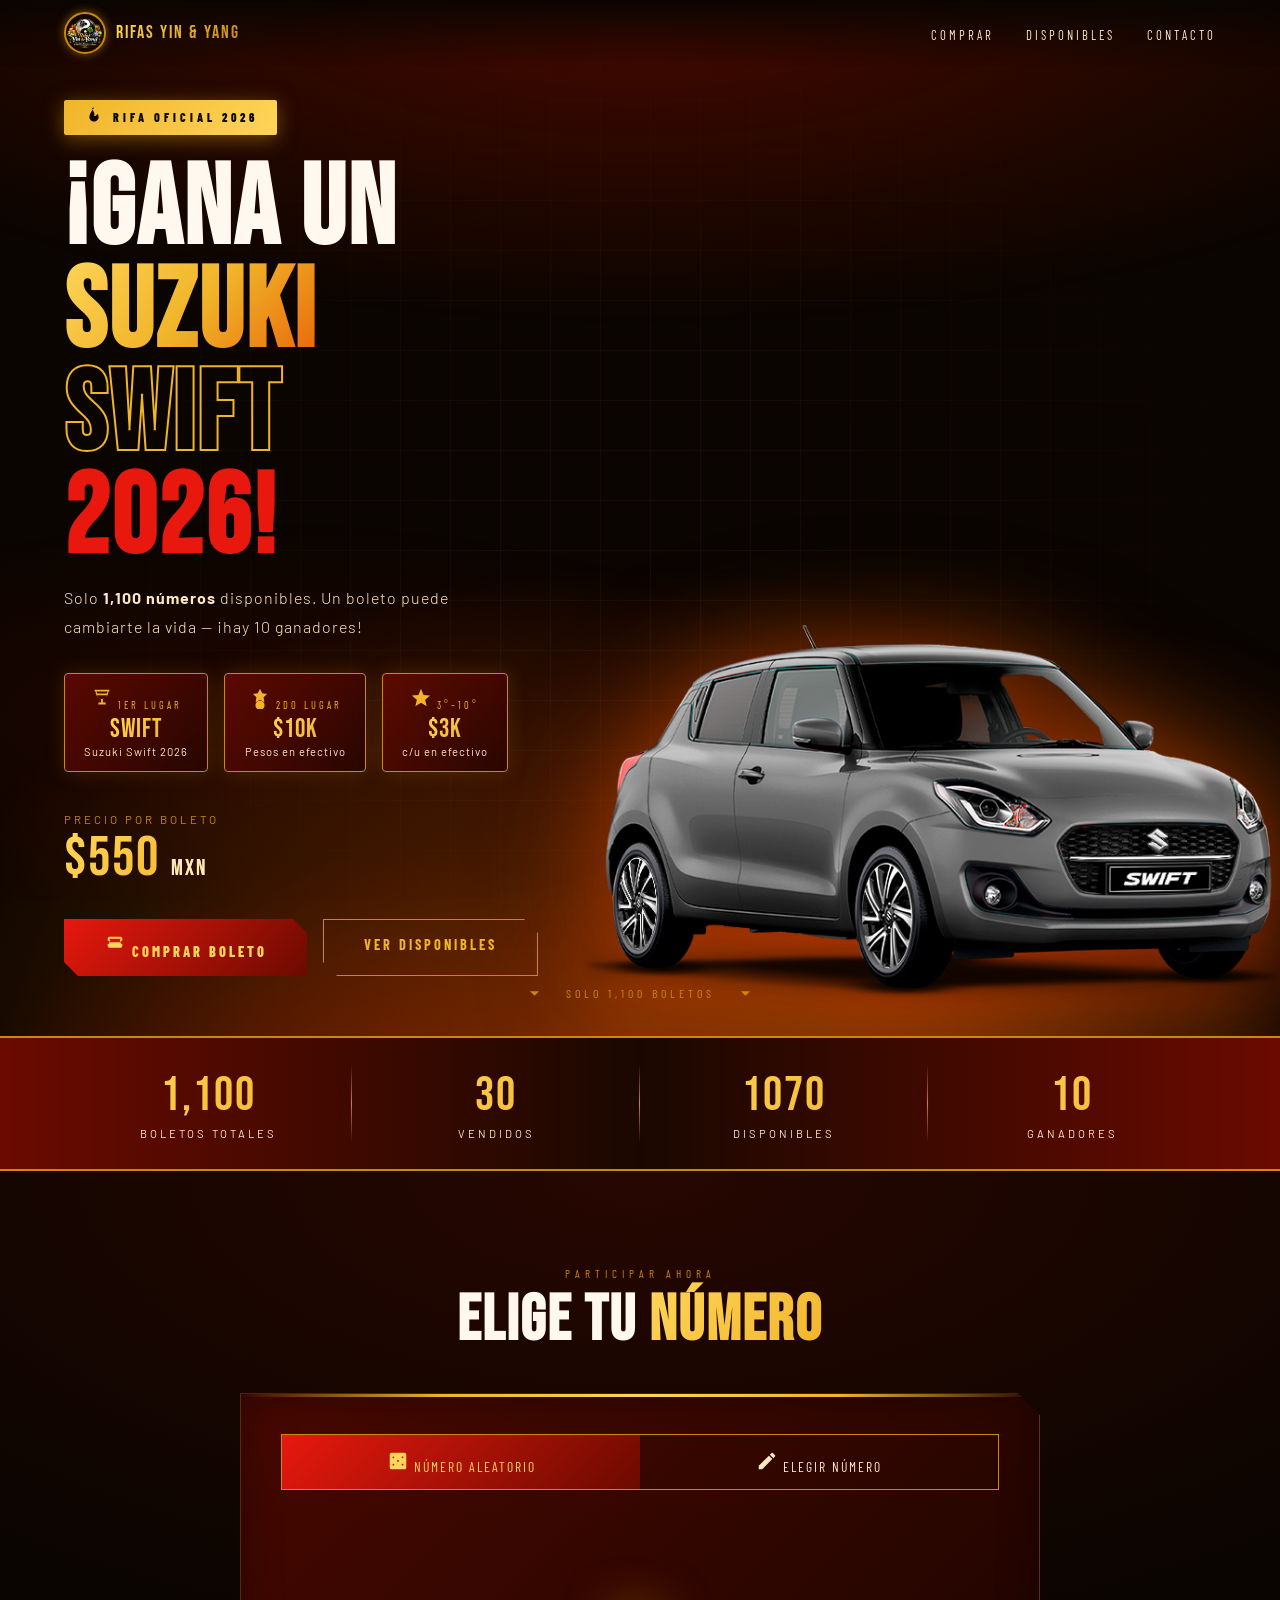
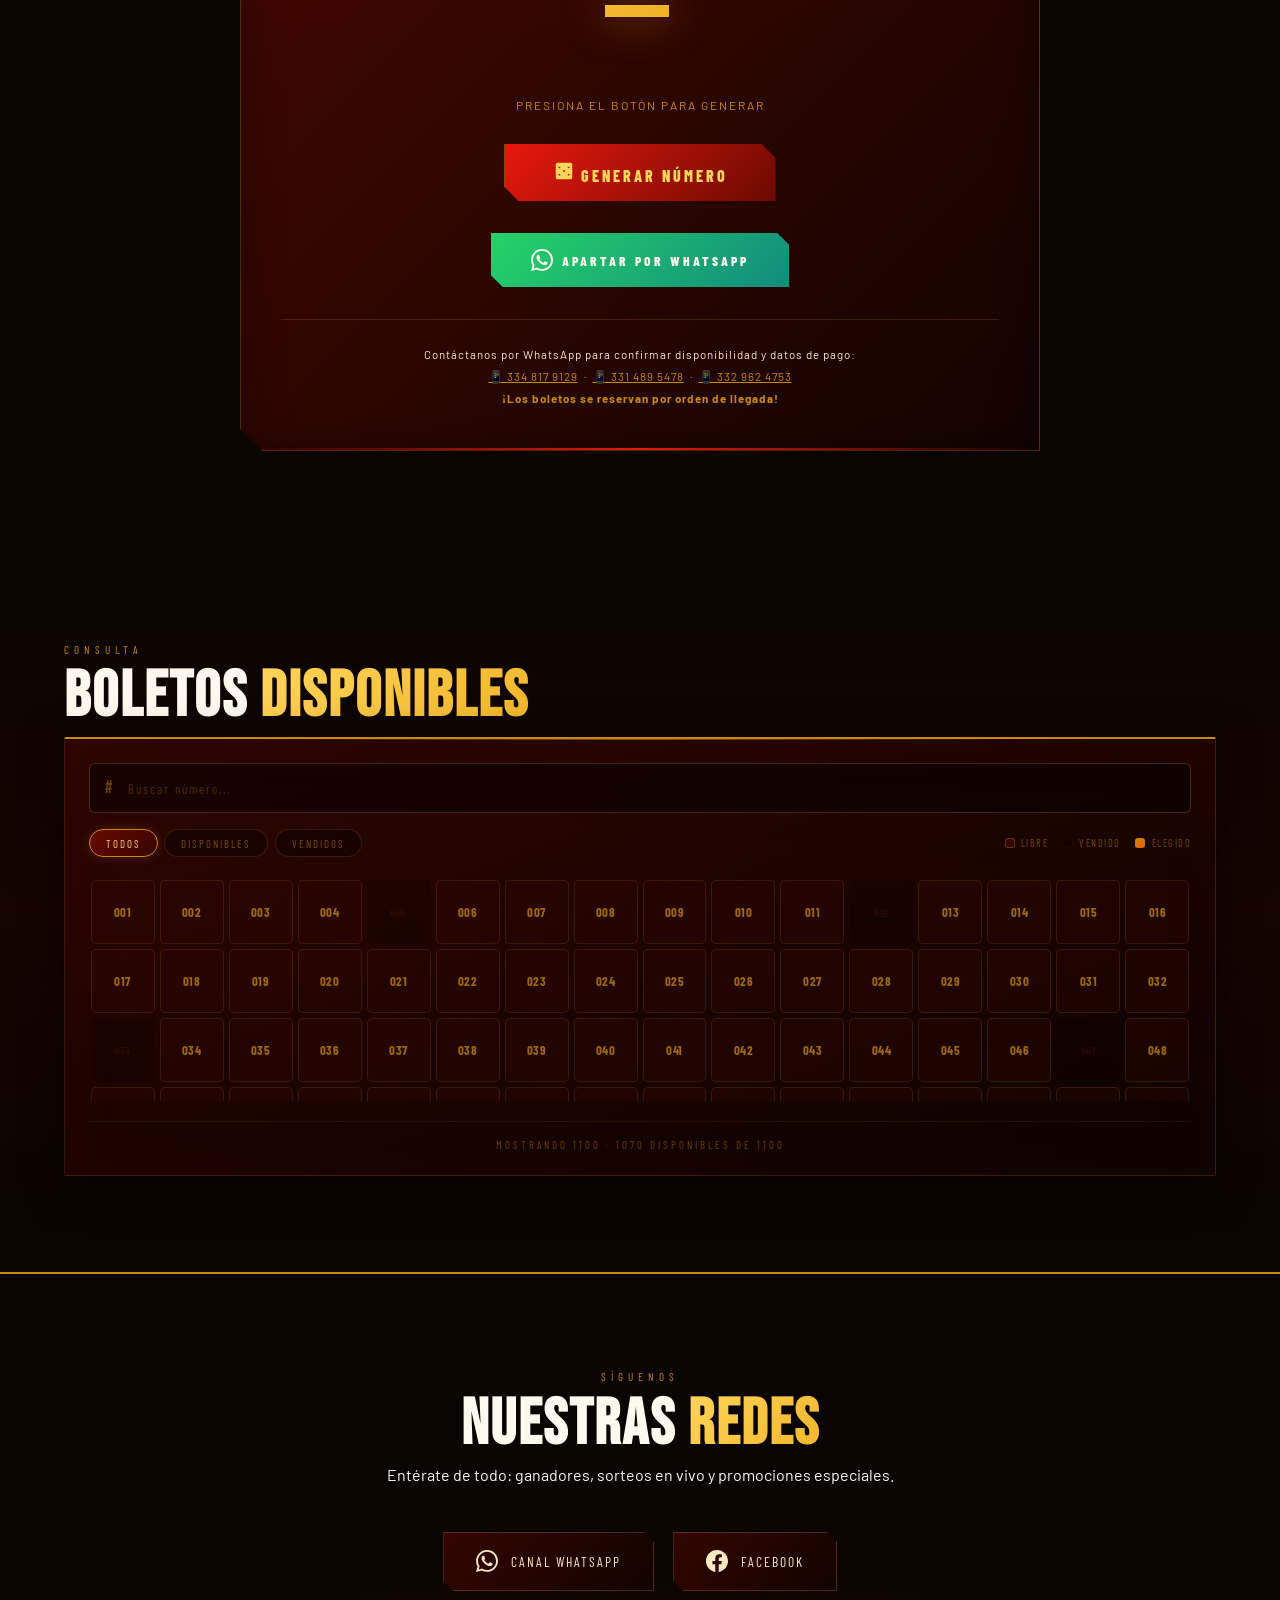
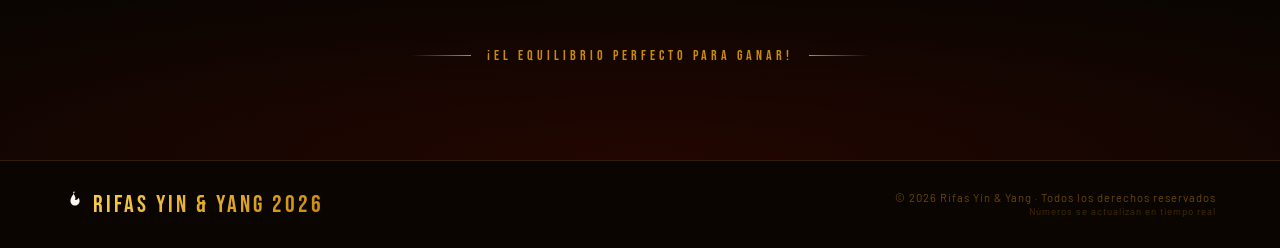
==== index.html @ 79fda92e "refactor: mover CSS y JS del panel a estructura base del proyecto" ====
﻿<!DOCTYPE html>
<html lang="es">
<head>
  <meta charset="UTF-8">
  <meta name="viewport" content="width=device-width, initial-scale=1.0">
  <title>Rifa Oficial</title>
  <link href="https://fonts.googleapis.com/css2?family=Bebas+Neue&family=Barlow:wght@300;400;500;600;700&family=Barlow+Condensed:ital,wght@0,700;0,800;0,900;1,900&display=swap" rel="stylesheet">
  <link rel="stylesheet" href="css/main.css">
</head>
<body>

<!-- Chispas decorativas -->
<div class="sparks" id="sparks"></div>

<!-- NAV -->
<nav>
  <div class="nav-logo"><!-- renderer.js --></div>
  <ul class="nav-links"><!-- renderer.js --></ul>
</nav>

<!-- HERO -->
<section class="hero" id="inicio">
  <div class="hero-flames"></div>
  <div class="hero-grid"></div>

  <div class="hero-content">
    <div class="hero-badge"><!-- renderer.js --></div>

    <h1 class="hero-title"><!-- renderer.js --></h1>

    <p class="hero-sub"><!-- renderer.js --></p>

    <div class="prizes-row"><!-- renderer.js --></div>

    <div class="price-block">
      <span class="price-label"><!-- renderer.js --></span>
      <span class="price-tag"><!-- renderer.js --></span>
    </div>

    <div class="hero-cta">
      <a href="#comprar" class="btn-fire"><!-- renderer.js --></a>
      <a href="#disponibles" class="btn-ghost"><!-- renderer.js --></a>
    </div>
  </div>

  <!-- Coche -->
  <div class="hero-car-wrap">
    <img src="assets/switf.webp" alt="Suzuki Swift 2026" loading="lazy" width="820" height="480">
  </div>
  <div class="hero-car-glow"></div>

  <div class="tickets-badge"><!-- renderer.js --></div>
</section>

<!-- STATS -->
<div class="stats-bar">
  <div class="stat"><span class="stat-n">1,100</span><span class="stat-l">Boletos totales</span></div>
  <div class="stat"><span class="stat-n" id="sn-sold">—</span><span class="stat-l">Vendidos</span></div>
  <div class="stat"><span class="stat-n" id="sn-avail">—</span><span class="stat-l">Disponibles</span></div>
  <div class="stat"><span class="stat-n">10</span><span class="stat-l">Ganadores</span></div>
</div>

<!-- COMPRAR -->
<section class="section ticket-section" id="comprar">
  <div class="ticket-wrap">
    <div class="section-header" style="text-align:center;margin-bottom:2.5rem">
      <span class="section-eyebrow"><!-- renderer.js --></span>
      <h2 class="section-title"><!-- renderer.js --></h2>
    </div>

    <div class="ticket-card">
      <div class="mode-tabs">
        <button class="mode-tab active" data-mode="r"><!-- renderer.js --></button>
        <button class="mode-tab" data-mode="m"><!-- renderer.js --></button>
      </div>

      <!-- Panel aleatorio -->
      <div id="panel-r" class="show">
        <div class="rand-display">
          <span class="rand-num" id="rnum">—</span>
          <p class="rand-hint"><!-- renderer.js --></p>
        </div>
        <div style="text-align:center">
          <button class="btn-fire" id="btn-genrand" style="font-size:1rem;padding:1rem 3rem"><!-- renderer.js --></button>
        </div>
      </div>

      <!-- Panel manual -->
      <div id="panel-m">
        <div class="manual-wrap">
          <input type="number" class="ticket-input" id="minput" placeholder="000" min="1" max="1100" autocomplete="off">
          <div class="range-hint"><!-- renderer.js --></div>
          <div id="t-status" role="status" aria-live="polite"></div>
        </div>
      </div>

      <div class="ticket-actions">
        <a class="btn-wa" id="wa-btn" href="#" target="_blank" rel="noopener noreferrer"><!-- renderer.js --></a>
      </div>

      <div class="ticket-note"><!-- renderer.js --></div>
    </div>
  </div>
</section>

<!-- DISPONIBLES -->
<section class="section avail-section" id="disponibles">
  <span class="section-eyebrow">Consulta</span>
  <h2 class="section-title">BOLETOS <span class="g">DISPONIBLES</span></h2>

  <div class="avail-panel">

    <!-- Buscador -->
    <div class="avail-search">
      <span class="search-prefix" aria-hidden="true">#</span>
      <input type="number" class="s-input" id="sinput" placeholder="Buscar número..." min="1" max="1100" autocomplete="off">
    </div>

    <!-- Filtros + Leyenda -->
    <div class="avail-controls">
      <div class="f-btns">
        <button class="f-btn on" data-filter="all">Todos</button>
        <button class="f-btn" data-filter="av">Disponibles</button>
        <button class="f-btn" data-filter="tk">Vendidos</button>
      </div>
      <div class="legend">
        <div class="leg"><span class="dot av"></span>Libre</div>
        <div class="leg"><span class="dot tk"></span>Vendido</div>
        <div class="leg"><span class="dot sl"></span>Elegido</div>
      </div>
    </div>

    <div class="tgrid" id="tgrid"></div>
    <div class="gcounter" id="gcnt"></div>

  </div>
</section>

<!-- SOCIAL -->
<section class="social-section" id="redes">
  <span class="section-eyebrow"><!-- renderer.js --></span>
  <h2 class="section-title"><!-- renderer.js --></h2>
  <p><!-- renderer.js --></p>
  <div class="social-cards"><!-- renderer.js --></div>
  <div class="deco-line"><!-- renderer.js --></div>
</section>

<!-- FOOTER -->
<footer>
  <div class="f-logo"><!-- renderer.js --></div>
  <div class="f-text"><!-- renderer.js --></div>
</footer>

<script type="module" src="js/main.js"></script>
</body>
</html>
---- css/main.css ----
/*
 * CSS entry point — NO añadir reglas aquí.
 * Agregar capas o componentes nuevos: declara la capa, luego @import.
 *
 * NOTE: @import requiere servidor HTTP (file:// puede bloquearlo en Chrome).
 *   Para desarrollo local usa `npx serve .` o la extensión Live Server de VS Code.
 */

/* 1. Orden de capas (la primera declaración gana la prioridad) */
@layer tokens, base, animations, layout, components;

/* 2. Tokens de diseño */
@import './tokens.css' layer(tokens);

/* 3. Reset + body */
@import './base.css' layer(base);

/* 4. Keyframes */
@import './animations.css' layer(animations);

/* 5. Contenedores de sección + responsive */
@import './layout.css' layer(layout);

/* 6. Componentes — cada archivo es independiente y autocontenido */
@import './components/nav.css'         layer(components);
@import './components/hero.css'        layer(components);
@import './components/stats.css'       layer(components);
@import './components/buttons.css'     layer(components);
@import './components/ticket-card.css' layer(components);
@import './components/ticket-grid.css' layer(components);
@import './components/social.css'      layer(components);
@import './components/footer.css'      layer(components);
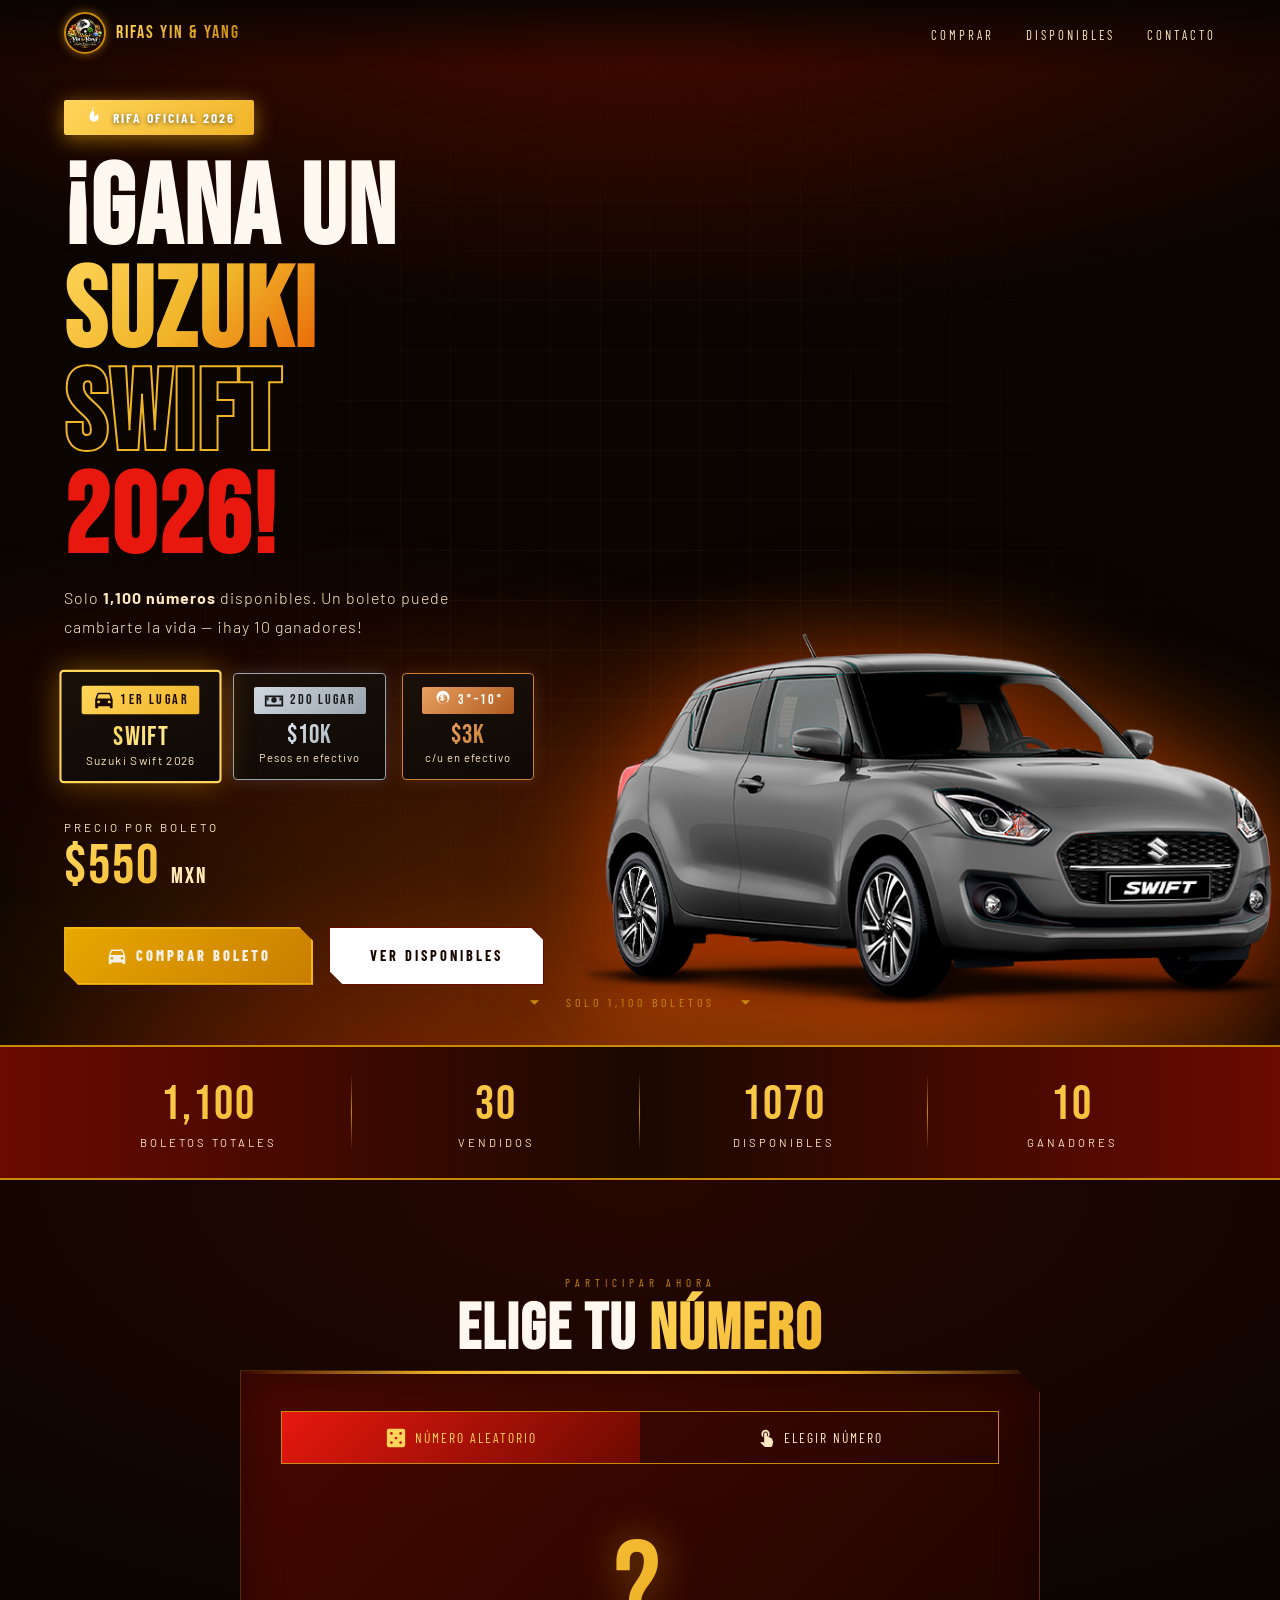
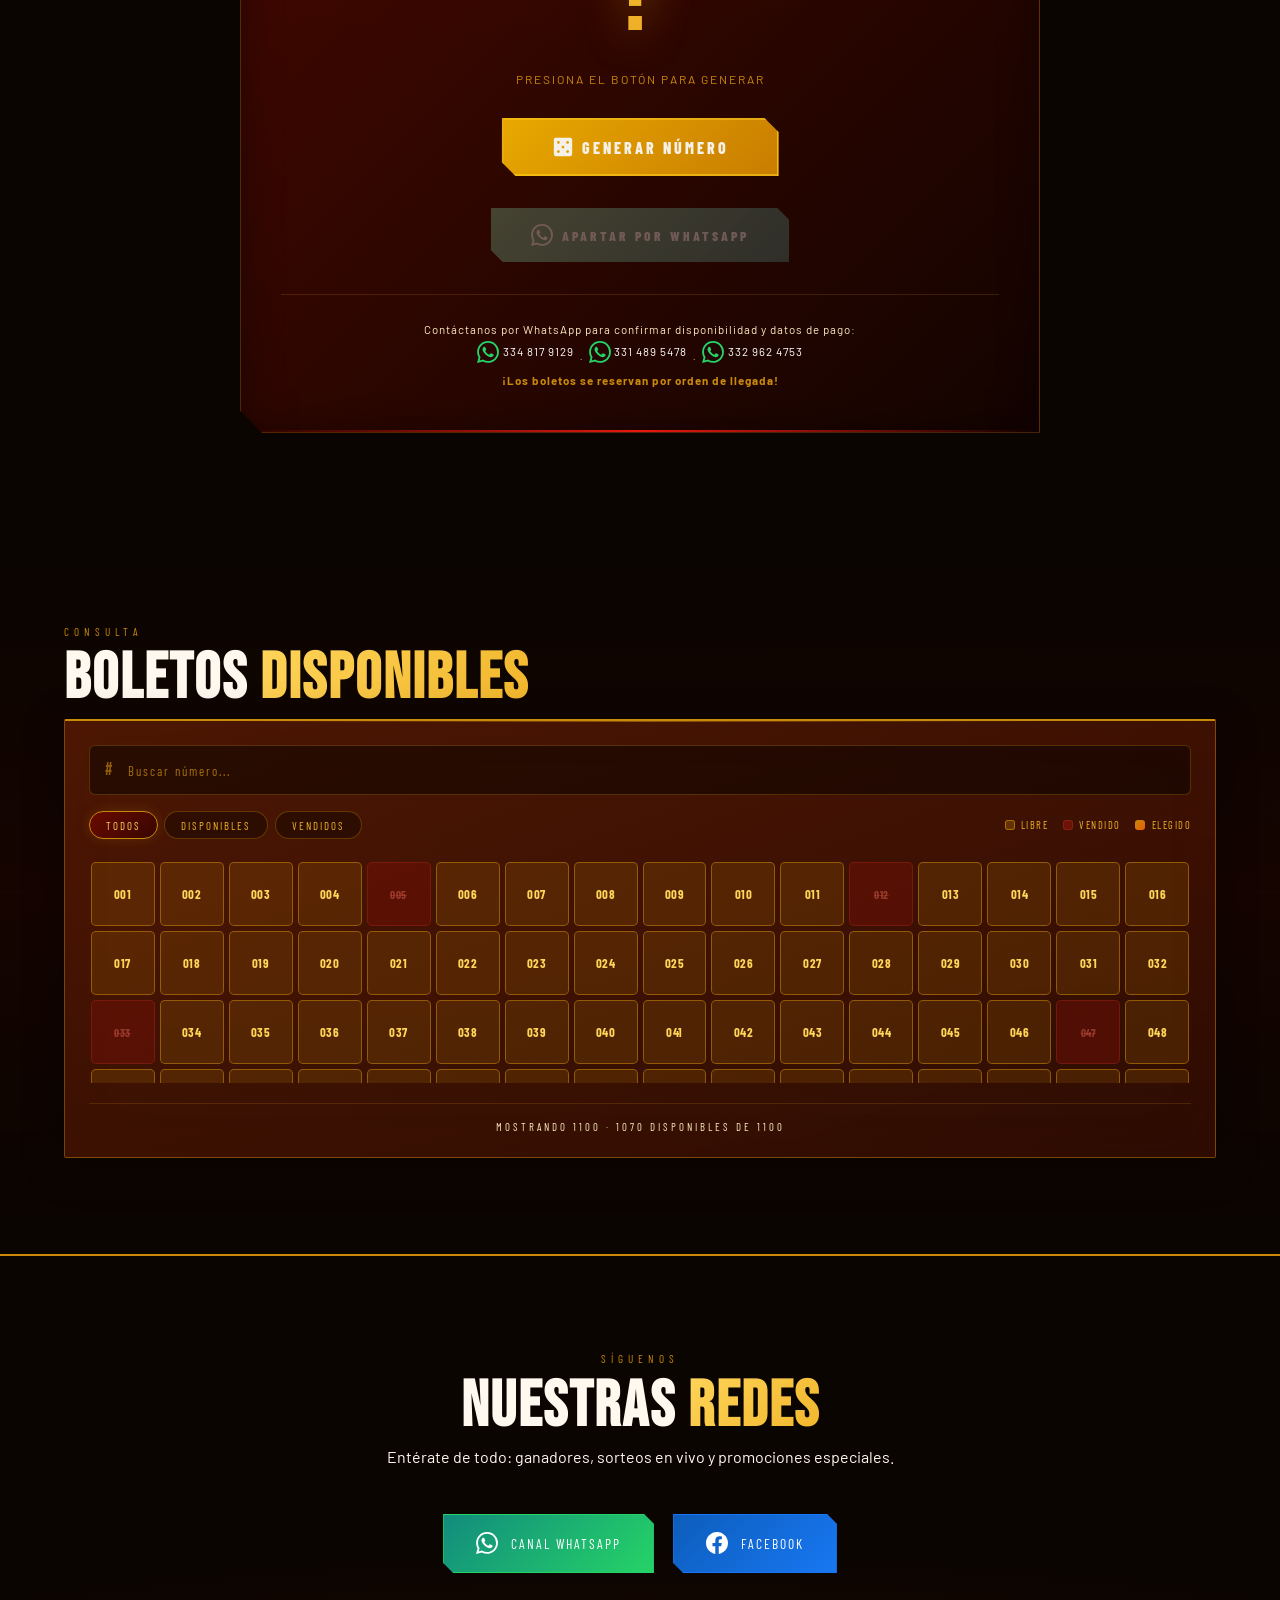
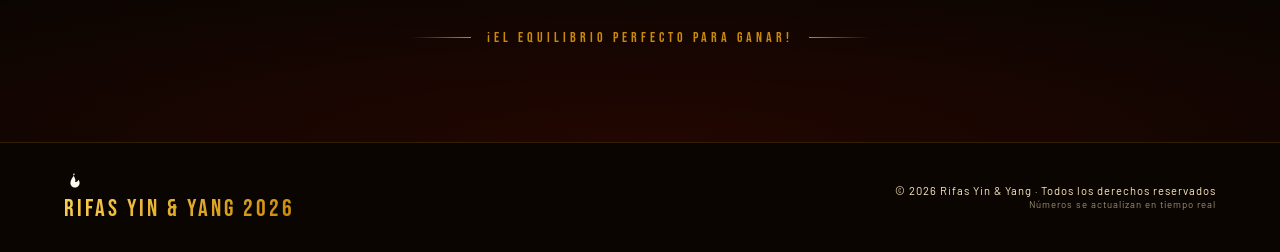
==== commit 90a2616b: "fix: iconos tabs, animación WA, botón opaco sin número, flujo scroll grid→comprar" ====
--- a/index.html
+++ b/index.html
@@ -63,7 +63,7 @@
 <!-- COMPRAR -->
 <section class="section ticket-section" id="comprar">
   <div class="ticket-wrap">
-    <div class="section-header" style="text-align:center;margin-bottom:2.5rem">
+    <div class="section-header" style="text-align:center;margin-bottom:0">
       <span class="section-eyebrow"><!-- renderer.js --></span>
       <h2 class="section-title"><!-- renderer.js --></h2>
     </div>
@@ -77,7 +77,7 @@
       <!-- Panel aleatorio -->
       <div id="panel-r" class="show">
         <div class="rand-display">
-          <span class="rand-num" id="rnum">—</span>
+          <span class="rand-num" id="rnum">?</span>
           <p class="rand-hint"><!-- renderer.js --></p>
         </div>
         <div style="text-align:center">
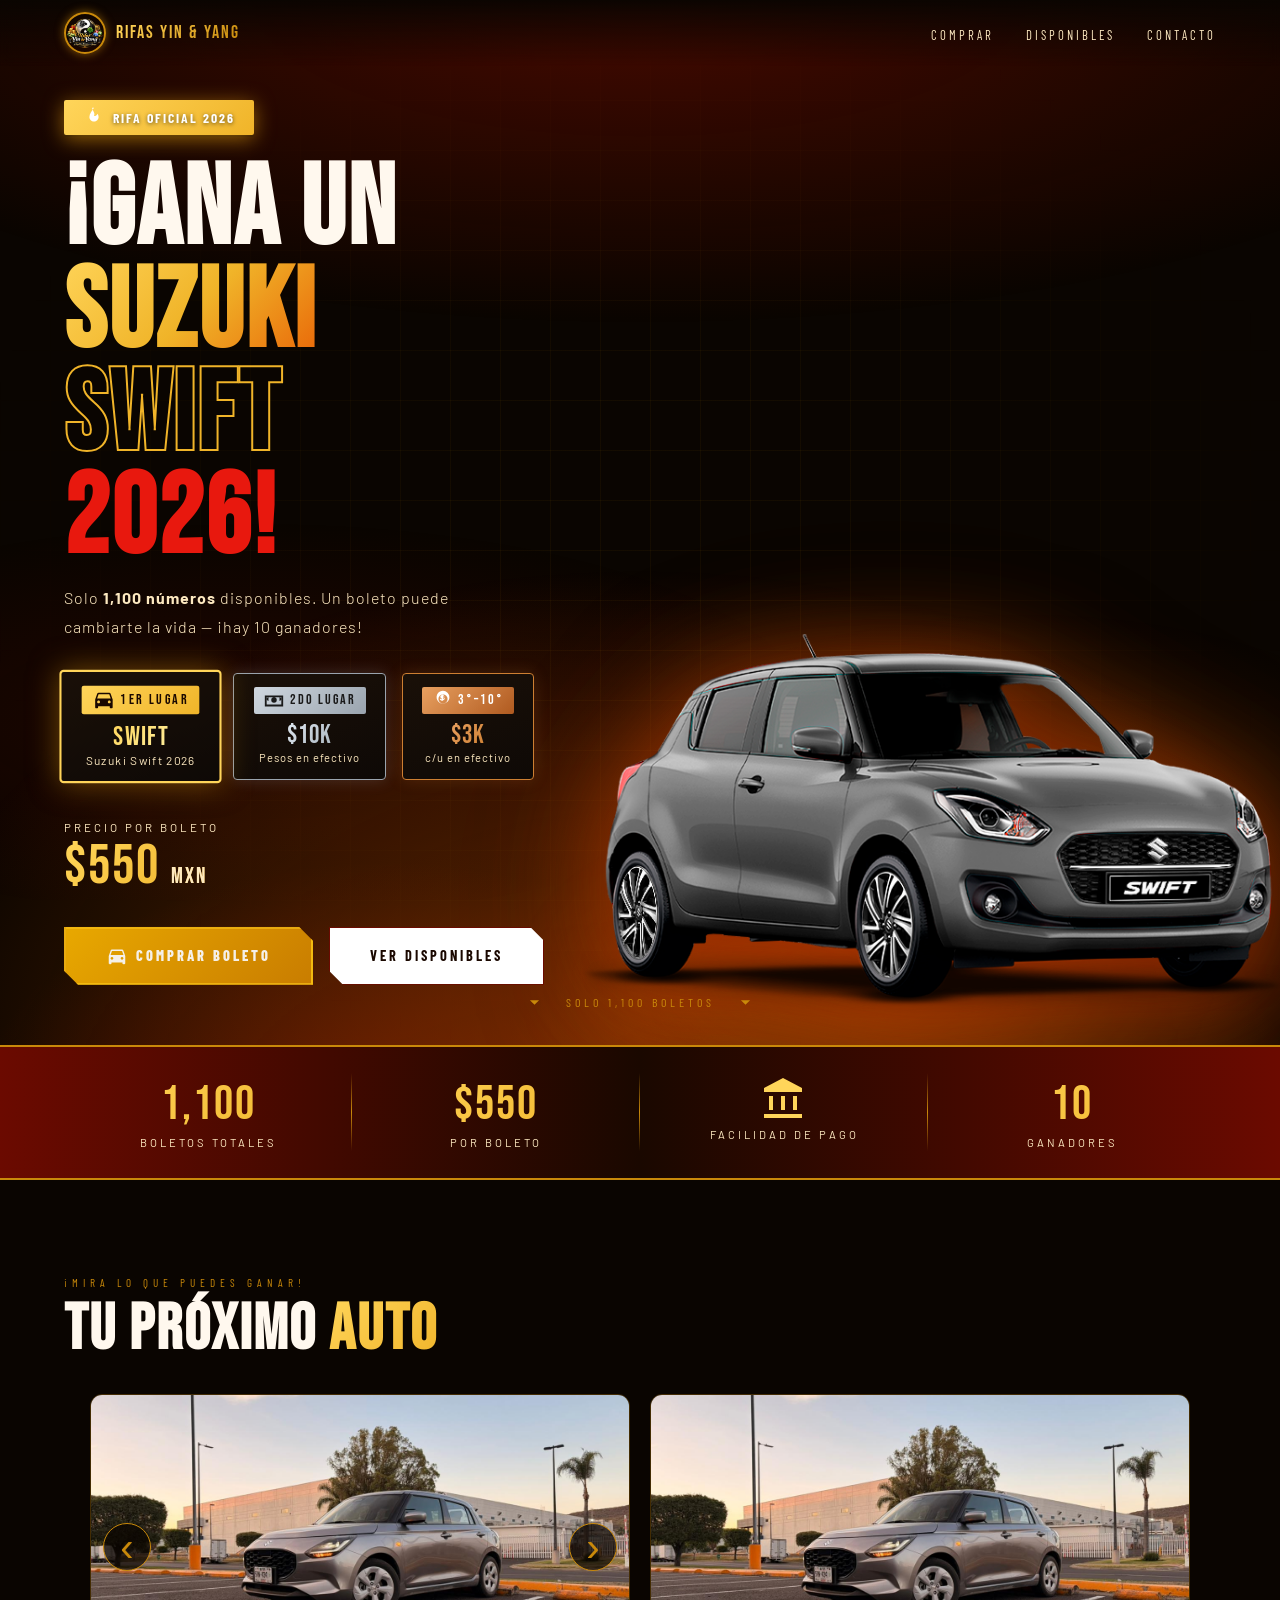
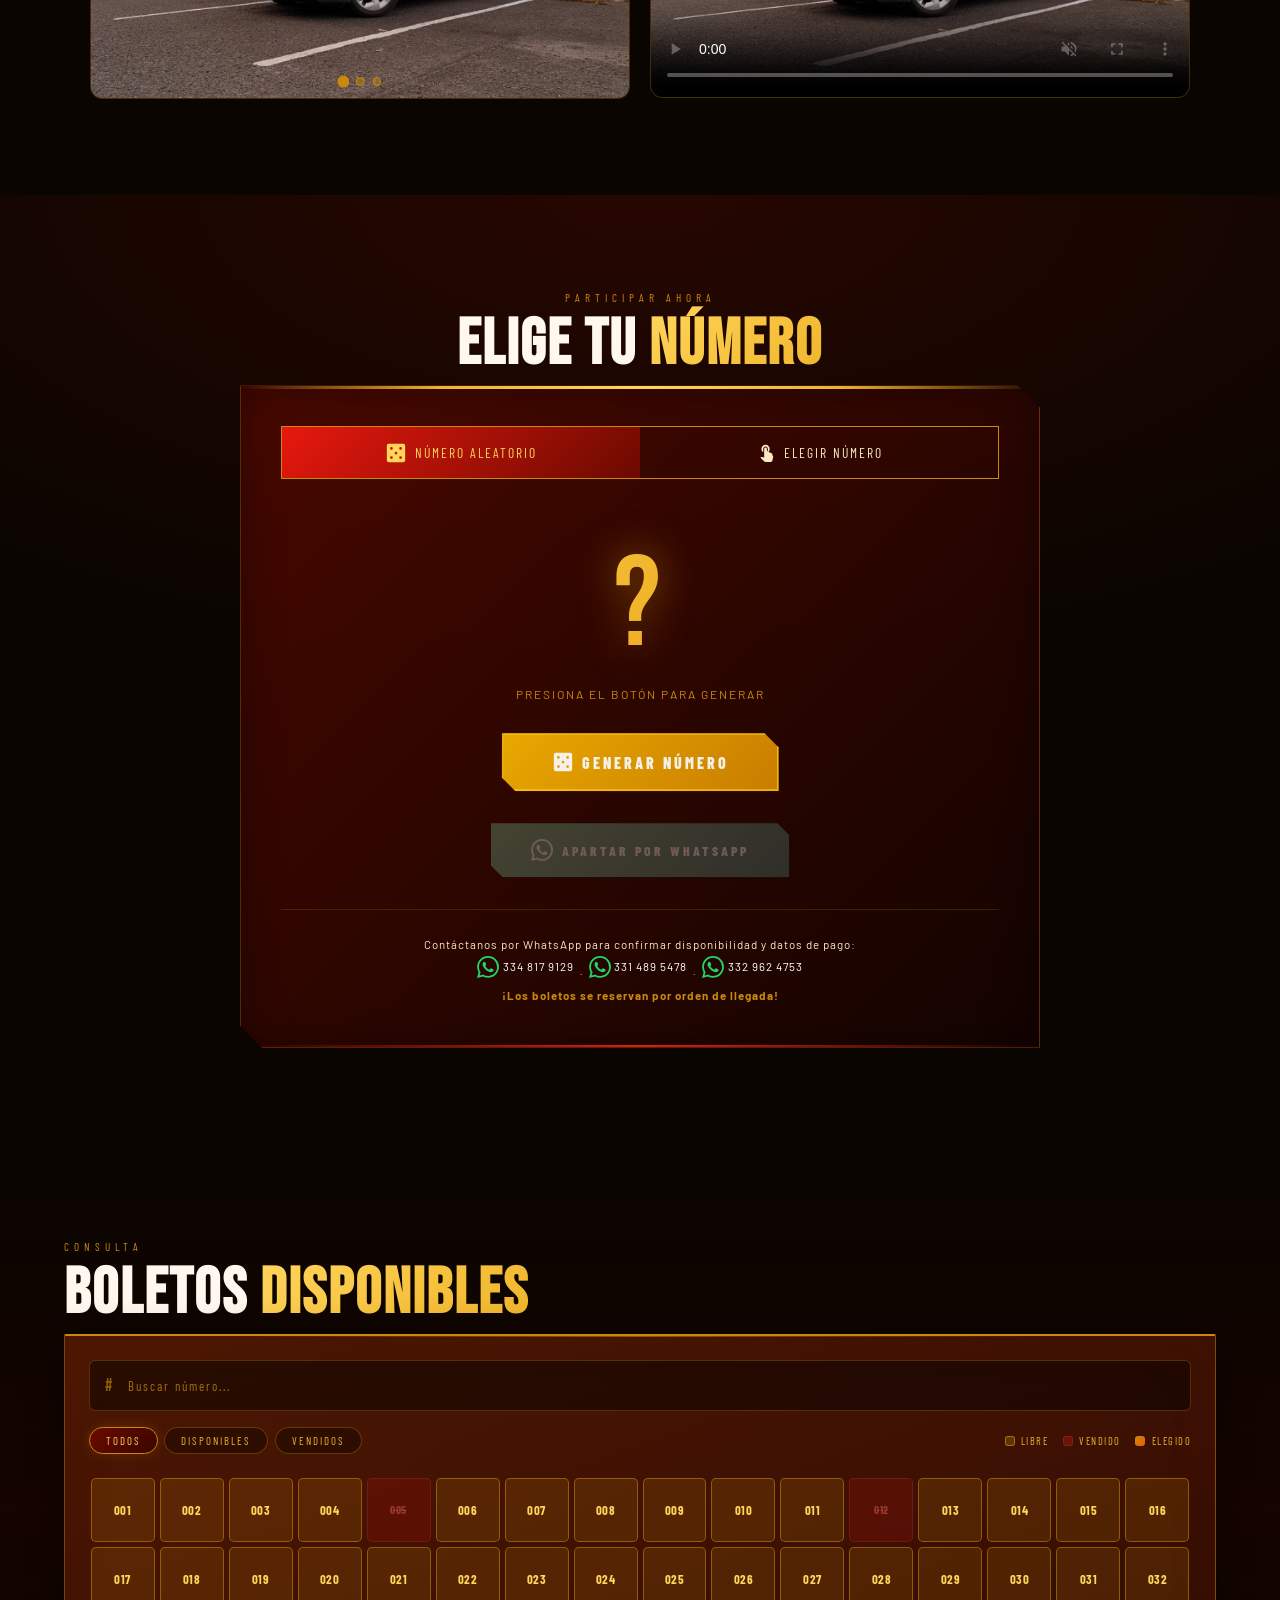
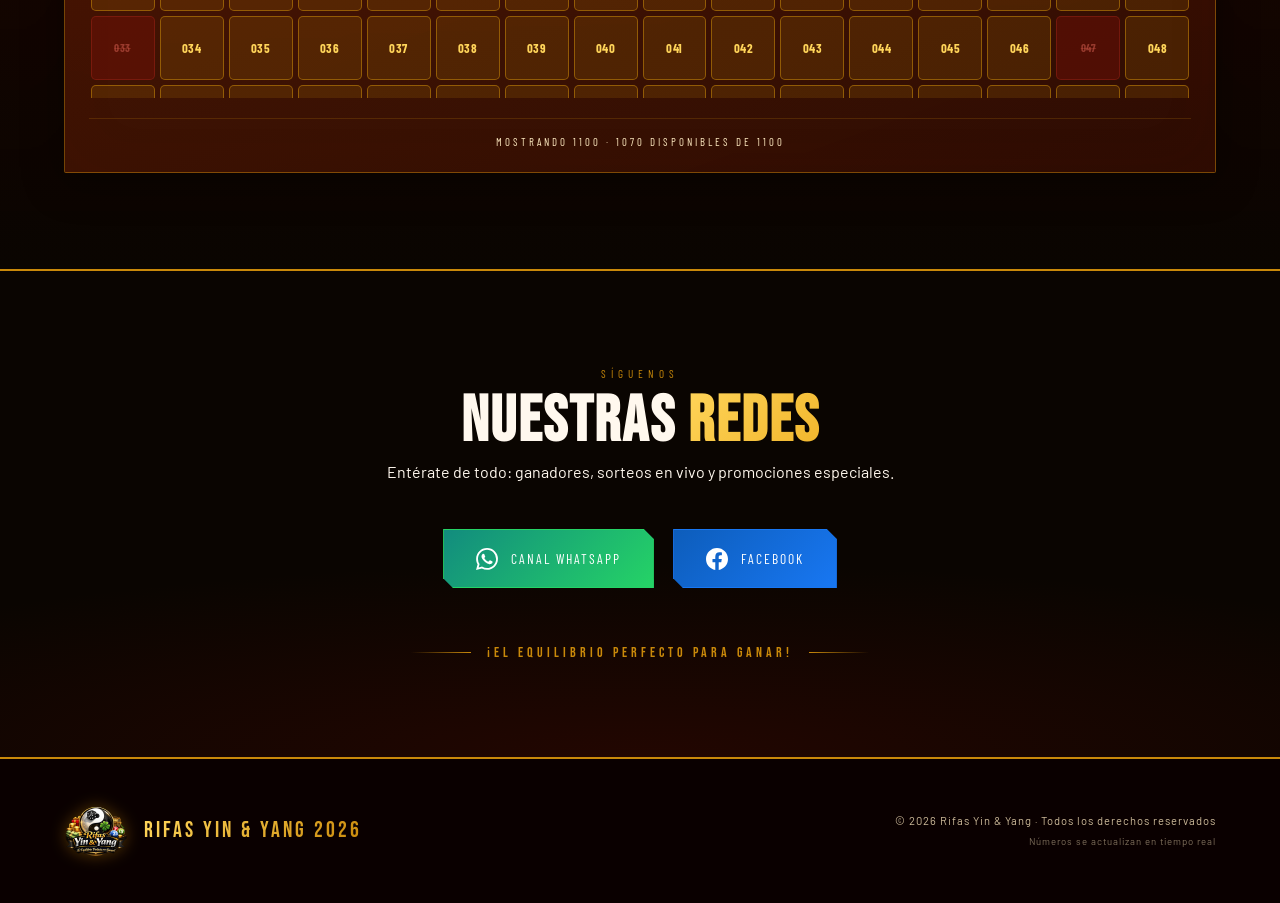
==== commit f4081250: "feat: galería slider, video autoplay, stats actualizados, footer con logo, favicon" ====
--- a/index.html
+++ b/index.html
@@ -6,6 +6,7 @@
   <title>Rifa Oficial</title>
   <link href="https://fonts.googleapis.com/css2?family=Bebas+Neue&family=Barlow:wght@300;400;500;600;700&family=Barlow+Condensed:ital,wght@0,700;0,800;0,900;1,900&display=swap" rel="stylesheet">
   <link rel="stylesheet" href="css/main.css">
+  <link rel="icon" type="image/png" href="assets/logo.png">
 </head>
 <body>
 
@@ -55,10 +56,45 @@
 <!-- STATS -->
 <div class="stats-bar">
   <div class="stat"><span class="stat-n">1,100</span><span class="stat-l">Boletos totales</span></div>
-  <div class="stat"><span class="stat-n" id="sn-sold">—</span><span class="stat-l">Vendidos</span></div>
-  <div class="stat"><span class="stat-n" id="sn-avail">—</span><span class="stat-l">Disponibles</span></div>
+  <div class="stat"><span class="stat-n">$550</span><span class="stat-l">Por boleto</span></div>
+  <div class="stat">
+    <svg class="stat-icon" viewBox="0 0 24 24" fill="currentColor" aria-hidden="true"><path d="M6.5 10h-2v7h2v-7zm6 0h-2v7h2v-7zm8.5 9H2v2h19v-2zm-2.5-9h-2v7h2v-7zM11.5 1L2 6v2h19V6l-9.5-5z"/></svg>
+    <span class="stat-l">Facilidad de pago</span>
+  </div>
   <div class="stat"><span class="stat-n">10</span><span class="stat-l">Ganadores</span></div>
 </div>
+
+<!-- GALERÍA -->
+<!-- GALERÍA + VIDEO -->
+<section class="section slider-section" id="galeria">
+  <span class="section-eyebrow">¡Mira lo que puedes ganar!</span>
+  <h2 class="section-title">TU PRÓXIMO <span class="g">AUTO</span></h2>
+  <div class="media-grid">
+    <div class="slider" id="slider" role="region" aria-label="Galería del premio">
+      <div class="slider-track" id="sliderTrack">
+        <figure class="slide"><img src="assets/img/1.jpeg" alt="Suzuki Swift 2026 — vista 1" loading="lazy"></figure>
+        <figure class="slide"><img src="assets/img/2.jpeg" alt="Suzuki Swift 2026 — vista 2" loading="lazy"></figure>
+        <figure class="slide"><img src="assets/img/3.jpeg" alt="Suzuki Swift 2026 — vista 3" loading="lazy"></figure>
+      </div>
+      <button class="slider-btn slider-prev" id="sliderPrev" aria-label="Anterior">&#8249;</button>
+      <button class="slider-btn slider-next" id="sliderNext" aria-label="Siguiente">&#8250;</button>
+      <div class="slider-dots" id="sliderDots"></div>
+    </div>
+    <div class="slider video-container">
+      <video
+        id="prizeVideo"
+        src="assets/img/video.mp4"
+        controls
+        playsinline
+        muted
+        loop
+        preload="metadata"
+        poster="assets/img/1.jpeg"
+        aria-label="Video del Suzuki Swift 2026"
+      ></video>
+    </div>
+  </div>
+</section>
 
 <!-- COMPRAR -->
 <section class="section ticket-section" id="comprar">
@@ -147,7 +183,10 @@
 
 <!-- FOOTER -->
 <footer>
-  <div class="f-logo"><!-- renderer.js --></div>
+  <div class="f-brand">
+    <img class="f-logo-img" src="assets/logo.png" alt="Rifas Yin &amp; Yang">
+    <span class="f-logo"><!-- renderer.js --></span>
+  </div>
   <div class="f-text"><!-- renderer.js --></div>
 </footer>
 
--- a/css/main.css
+++ b/css/main.css
@@ -29,4 +29,5 @@
 @import './components/ticket-card.css' layer(components);
 @import './components/ticket-grid.css' layer(components);
 @import './components/social.css'      layer(components);
+@import './components/slider.css'      layer(components);
 @import './components/footer.css'      layer(components);
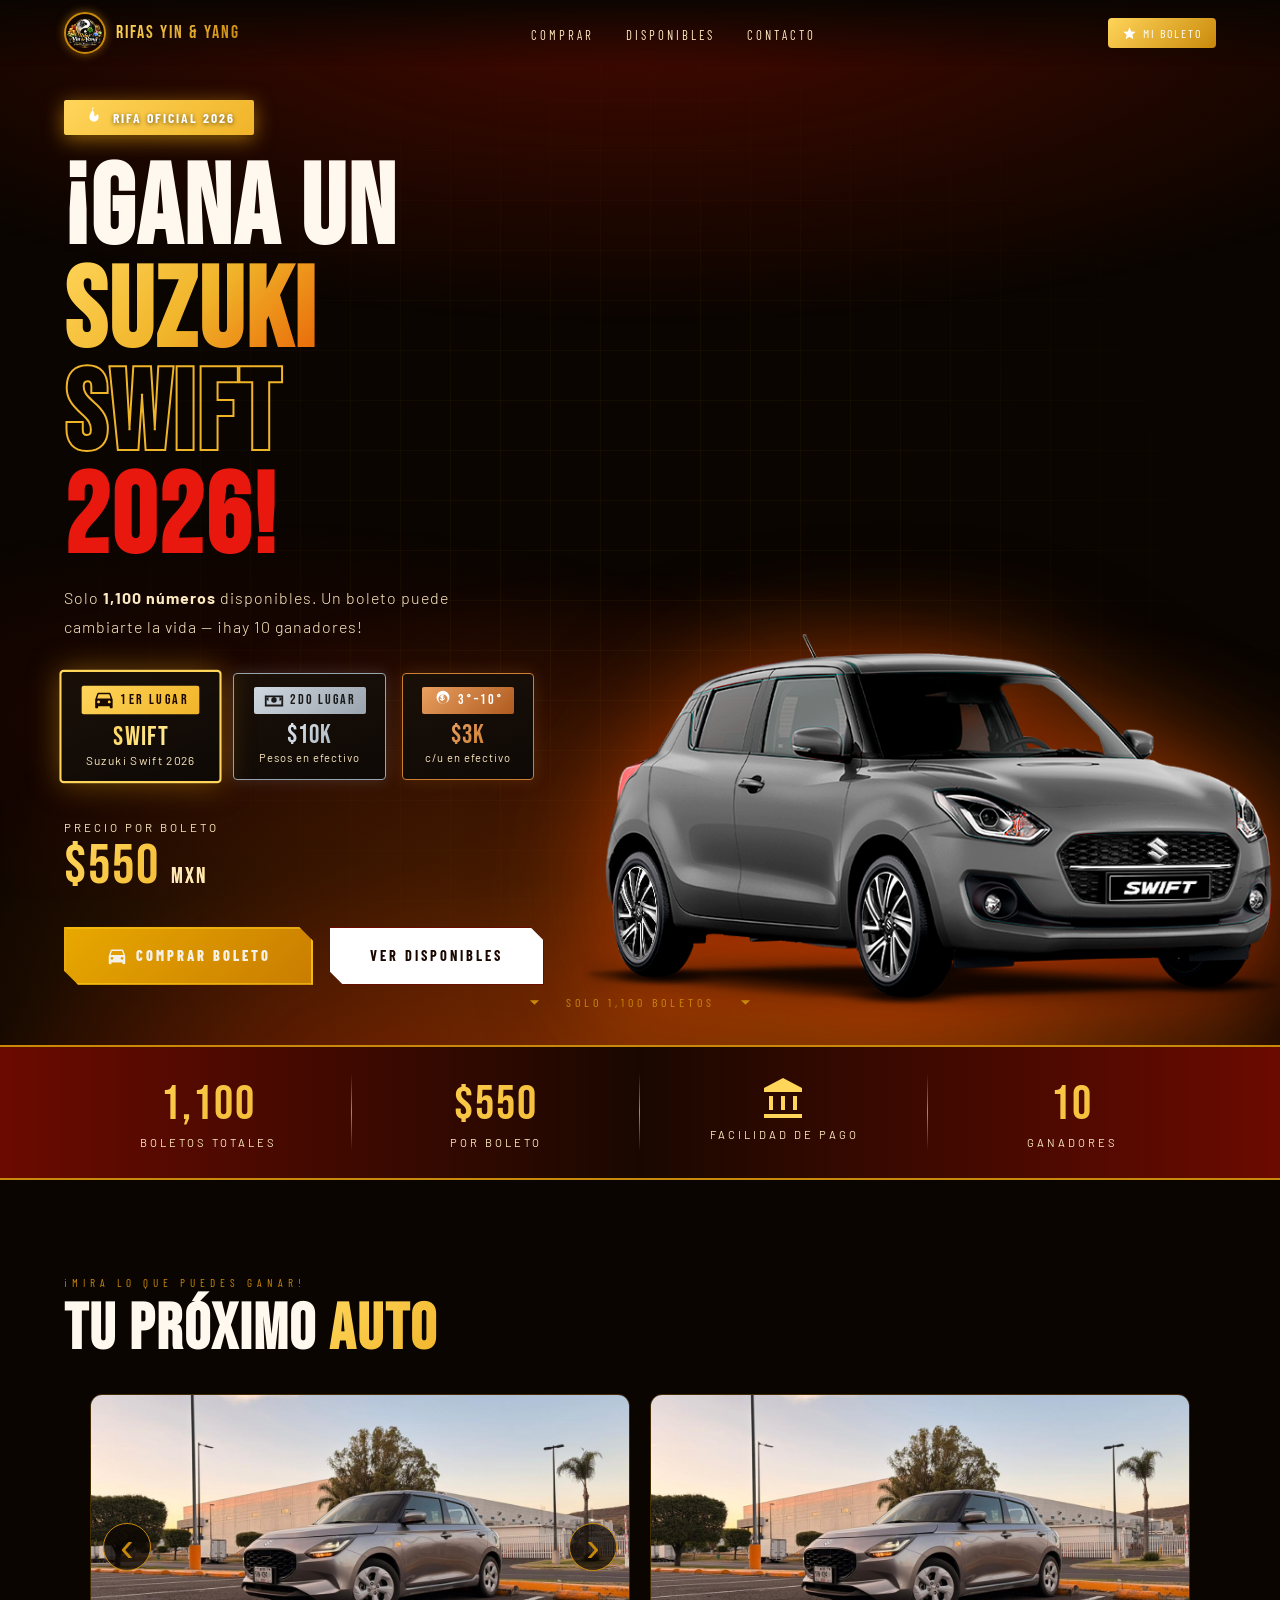
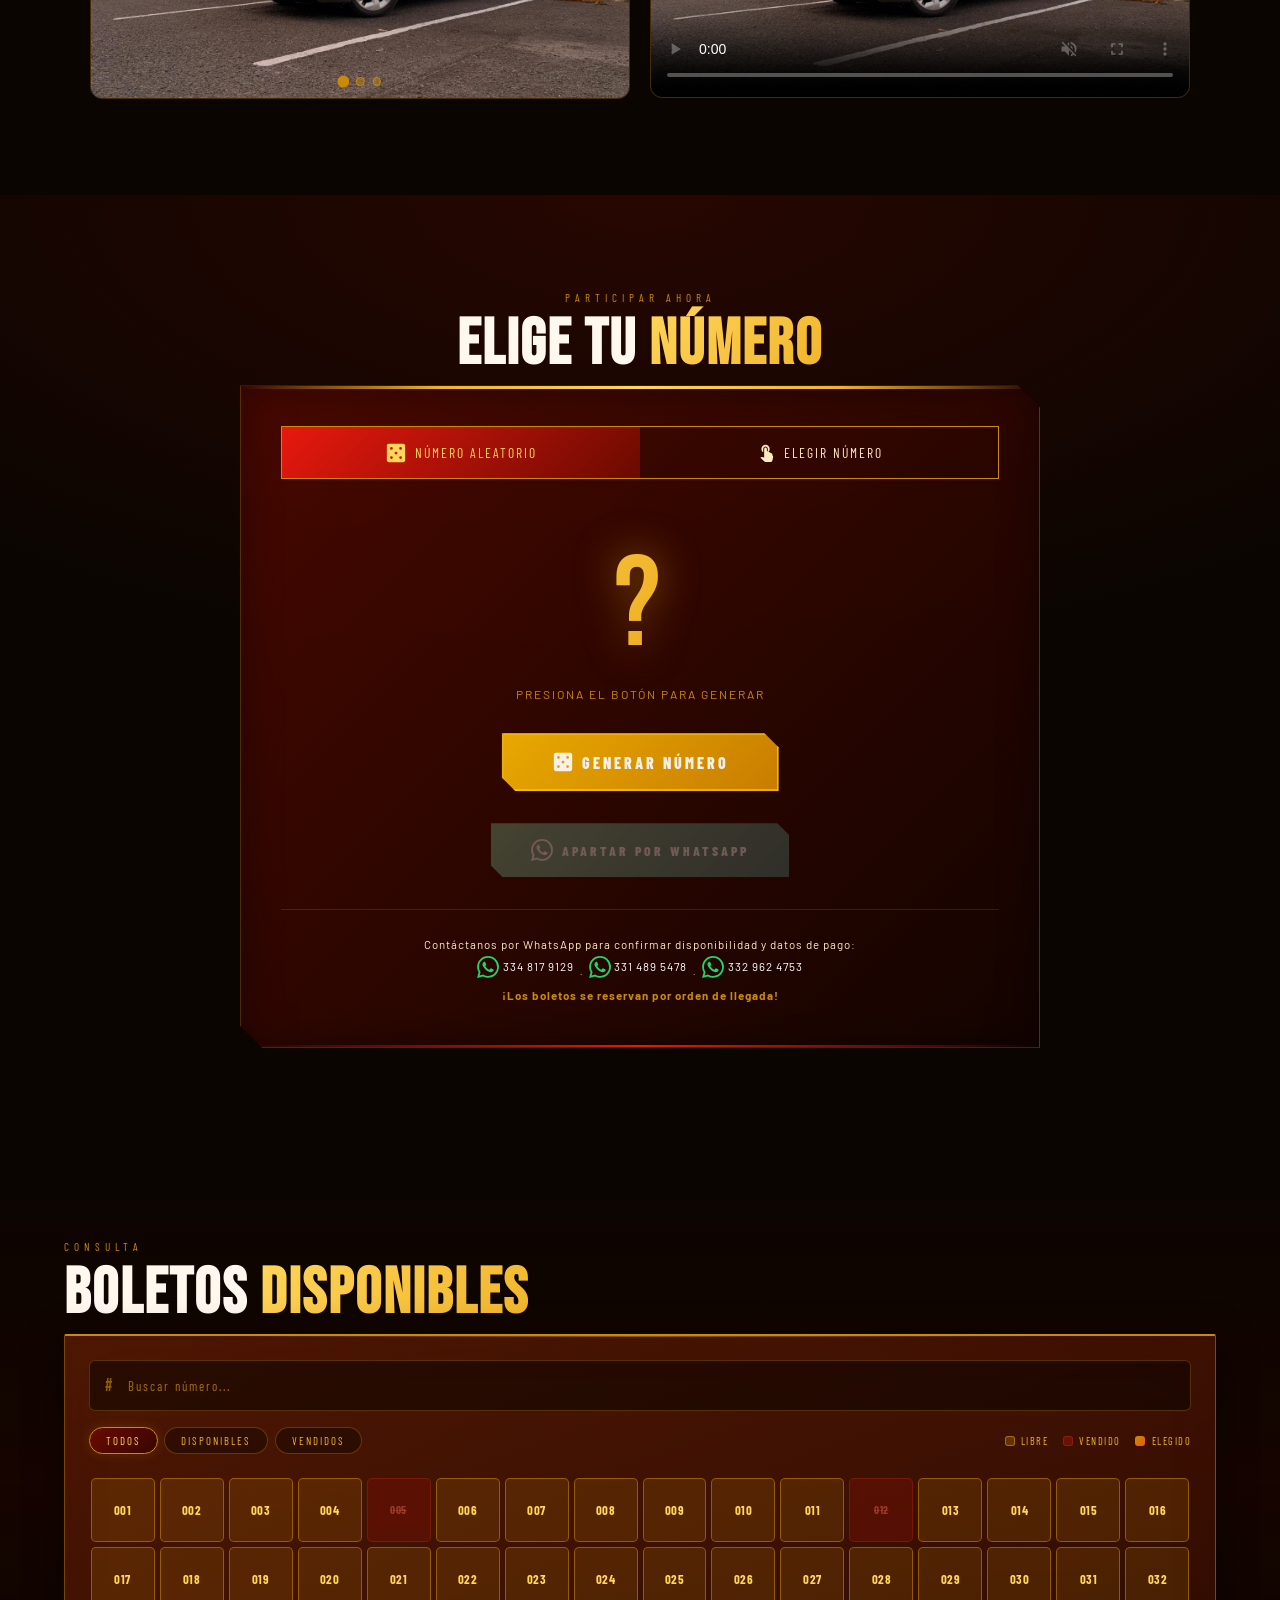
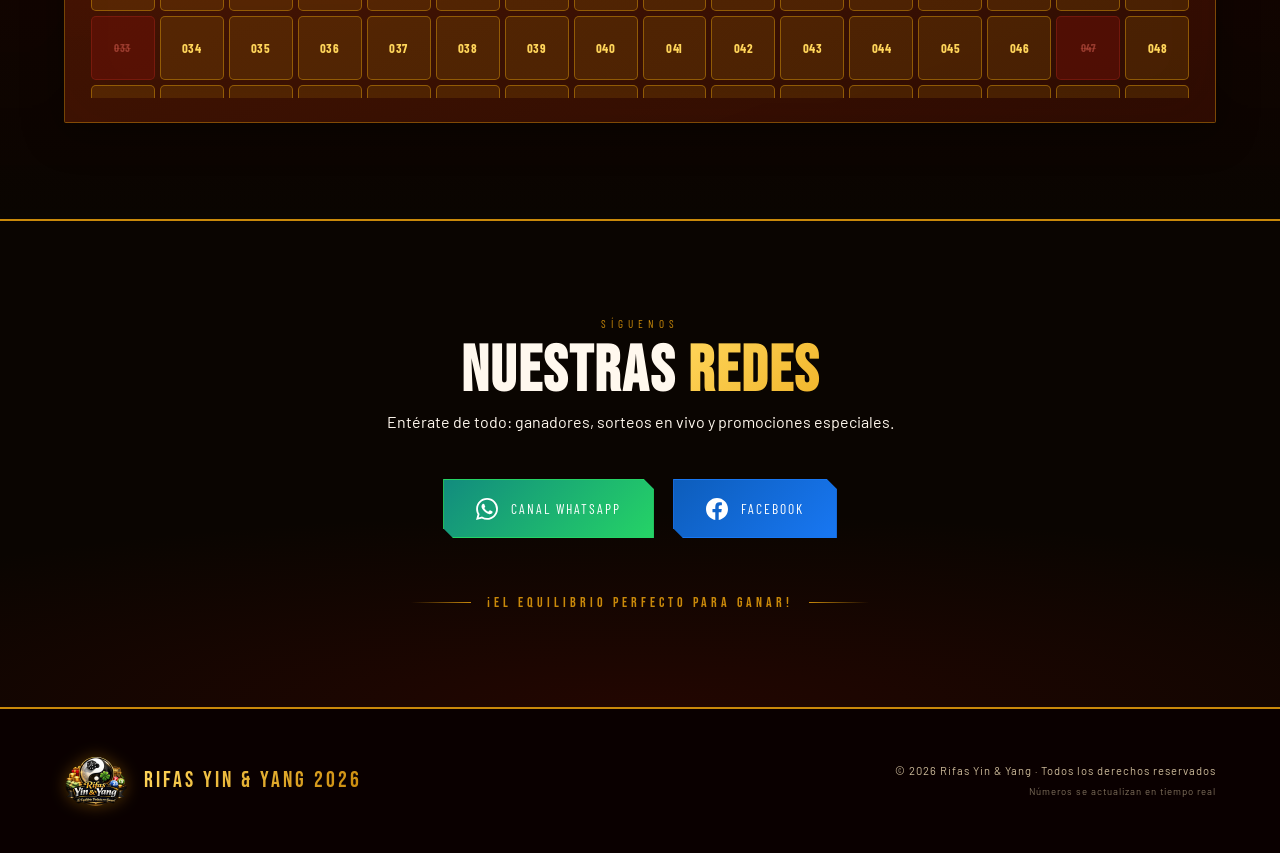
==== commit 0c0afe3a: "fix: modal mi boleto, quitar gcounter, defensive null checks" ====
--- a/index.html
+++ b/index.html
@@ -17,7 +17,25 @@
 <nav>
   <div class="nav-logo"><!-- renderer.js --></div>
   <ul class="nav-links"><!-- renderer.js --></ul>
+  <button class="nav-status-btn" id="btnMiBoleto" aria-haspopup="dialog">
+    <svg viewBox="0 0 24 24" fill="currentColor" aria-hidden="true" width="15" height="15" style="flex-shrink:0;display:block"><path d="M12 17.27L18.18 21l-1.64-7.03L22 9.24l-7.19-.61L12 2 9.19 8.63 2 9.24l5.46 4.73L5.82 21z"/></svg>
+    Mi Boleto
+  </button>
 </nav>
+
+<!-- MODAL MI BOLETO -->
+<div class="status-backdrop" id="statusBackdrop" role="dialog" aria-modal="true" aria-label="Consultar mi boleto" hidden>
+  <div class="status-modal">
+    <button class="status-close" id="statusClose" aria-label="Cerrar">&times;</button>
+    <h3 class="status-title">CONSULTA TU <span class="g">BOLETO</span></h3>
+    <p class="status-sub">Ingresa tu número para ver su estado actual.</p>
+    <div class="status-input-wrap">
+      <span class="status-hash">#</span>
+      <input type="number" id="statusInput" class="status-input" placeholder="000" min="1" max="1100" autocomplete="off">
+    </div>
+    <div class="status-result" id="statusResult" role="status" aria-live="polite"></div>
+  </div>
+</div>
 
 <!-- HERO -->
 <section class="hero" id="inicio">
@@ -167,7 +185,6 @@
     </div>
 
     <div class="tgrid" id="tgrid"></div>
-    <div class="gcounter" id="gcnt"></div>
 
   </div>
 </section>
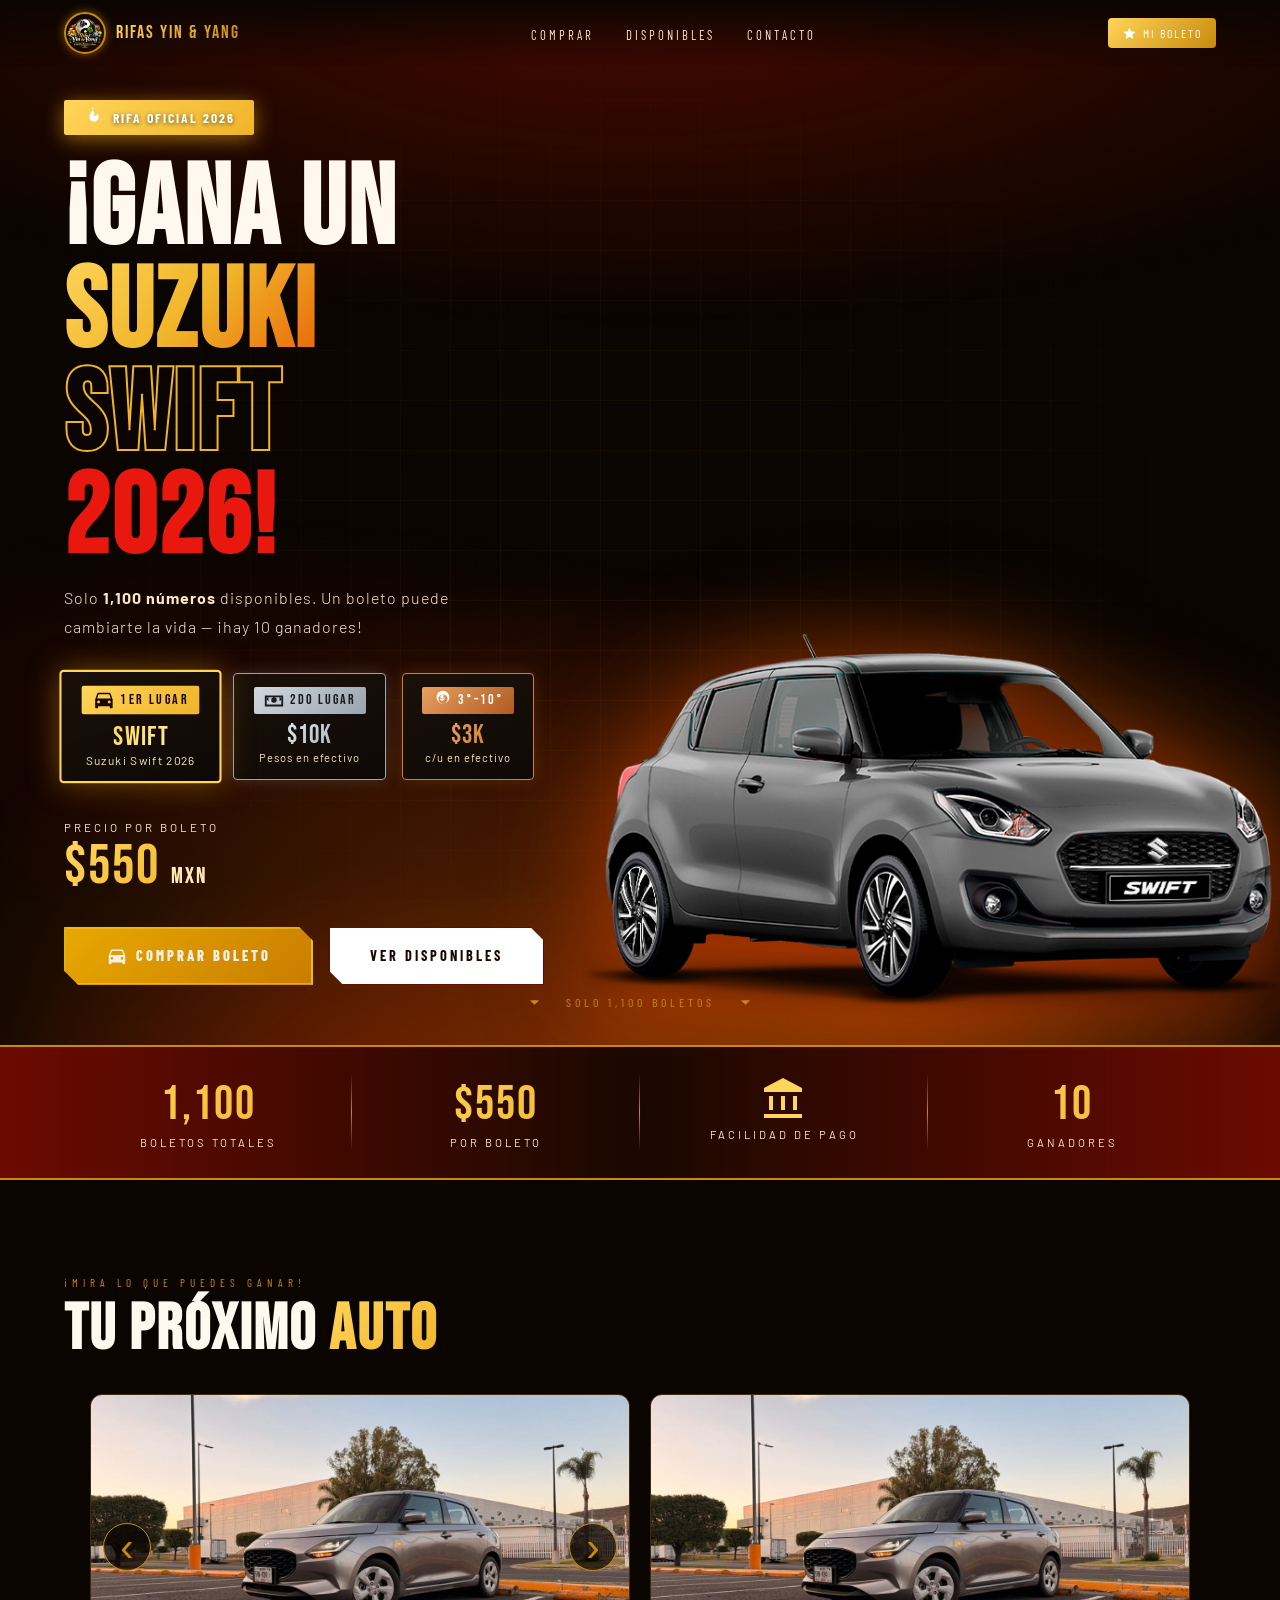
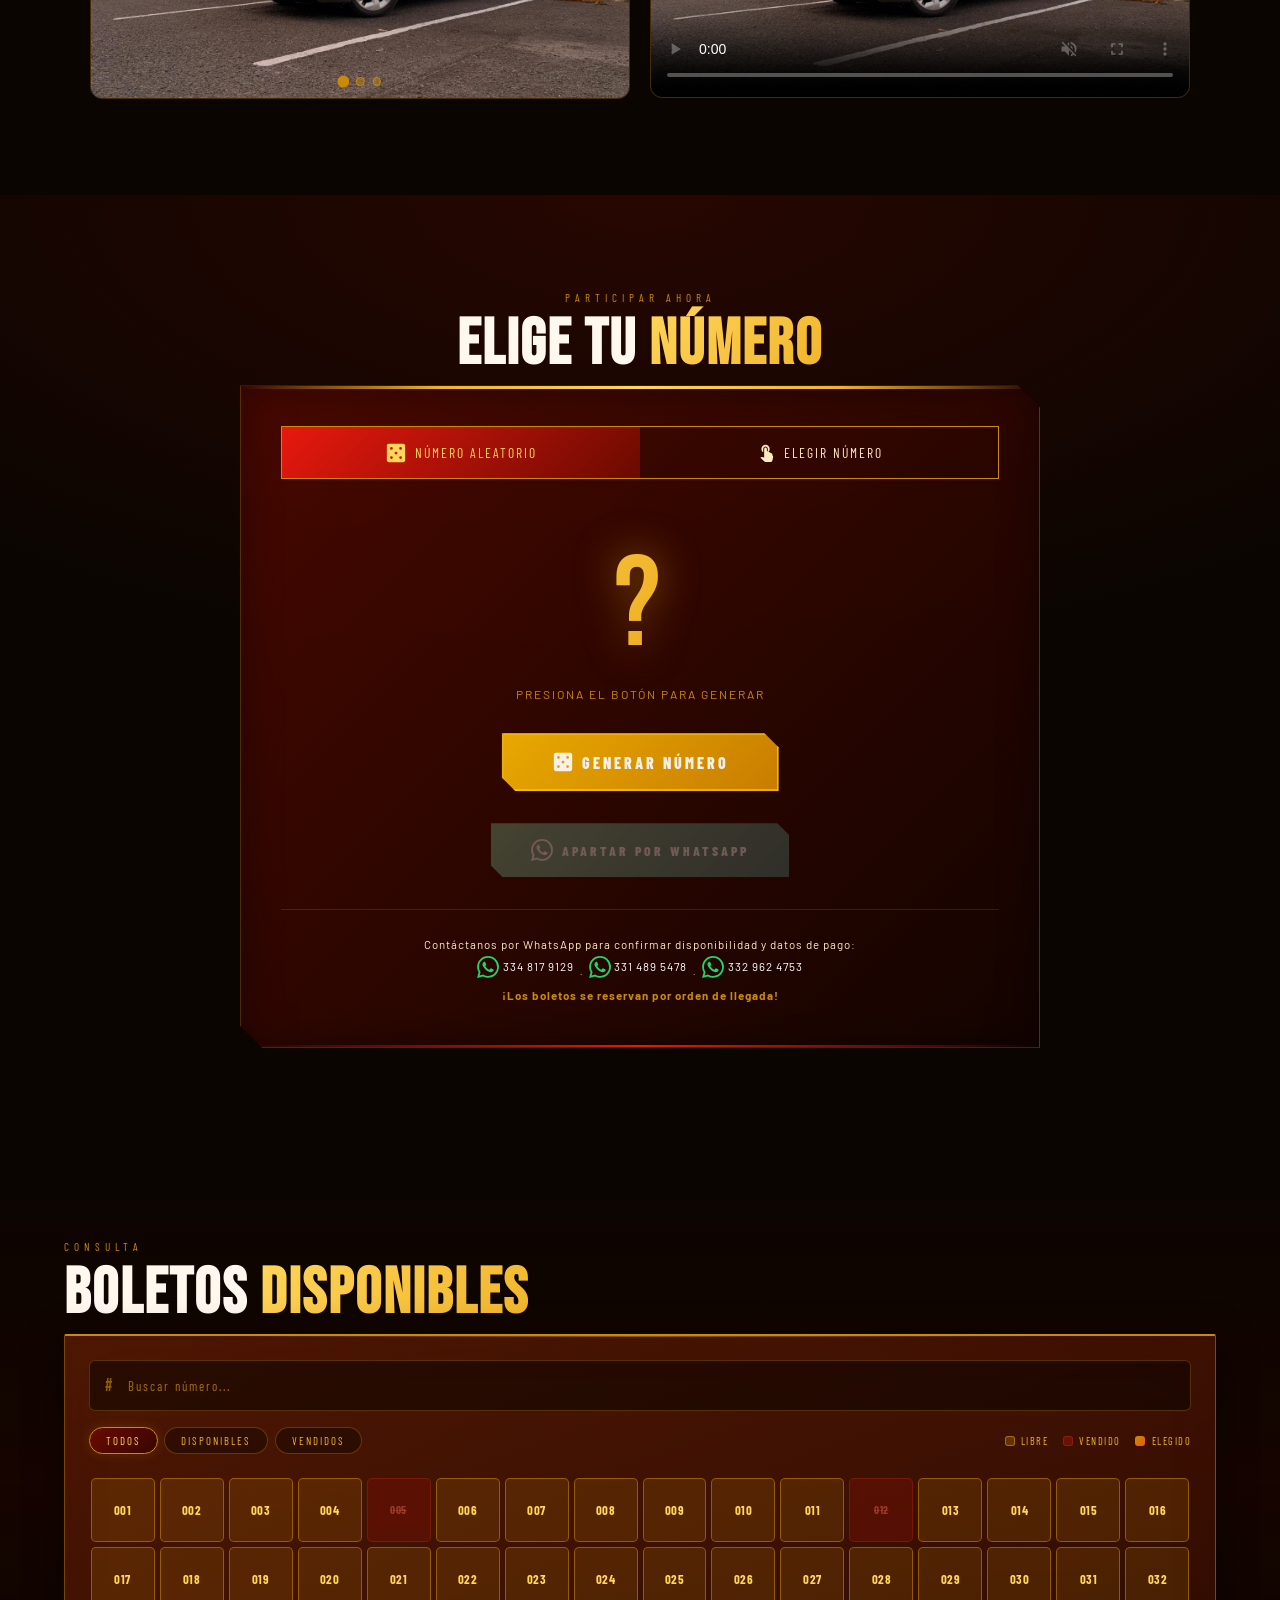
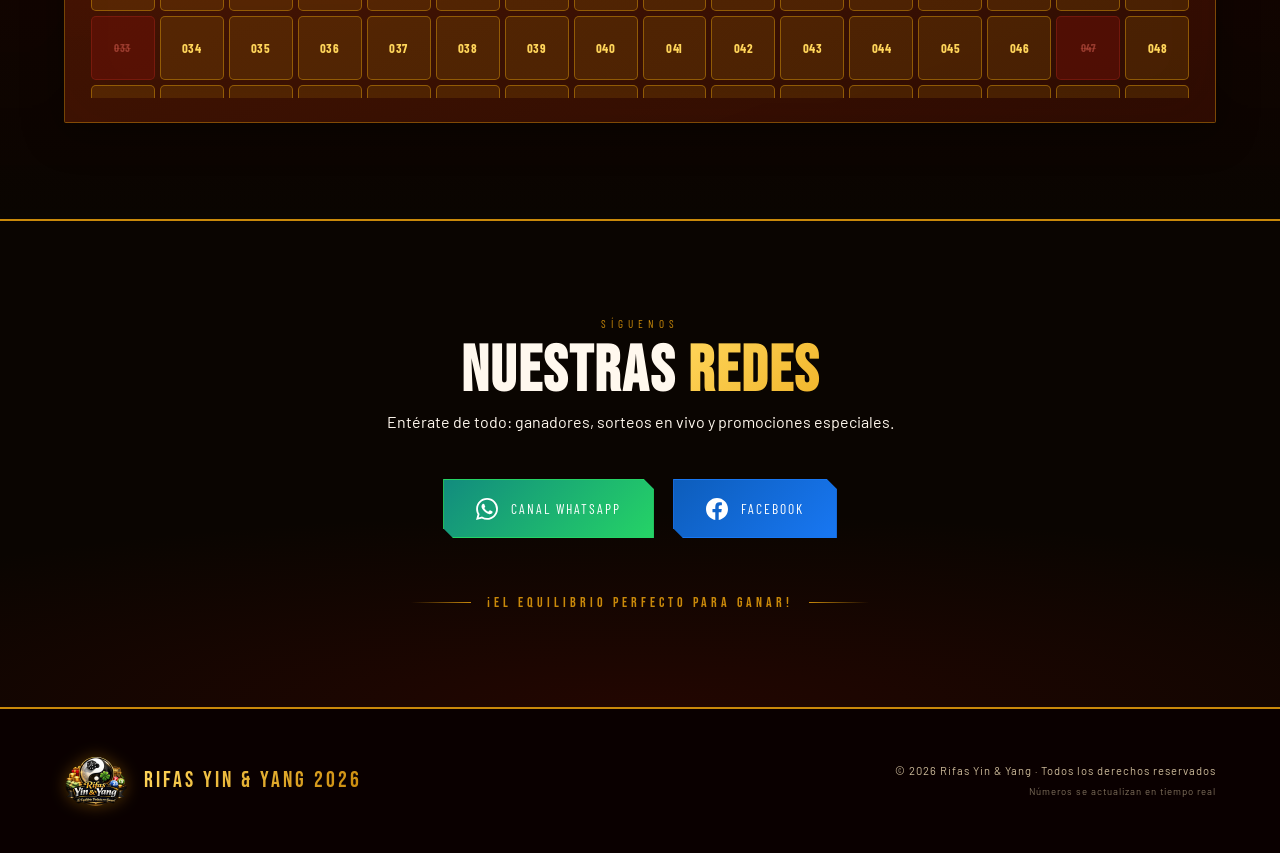
==== commit c2ebe7c3: "feat(panel): num-picker, validaciones de negocio y autocompletado en modal - Nuevo componente num-pi" ====
--- a/index.html
+++ b/index.html
@@ -27,13 +27,54 @@
 <div class="status-backdrop" id="statusBackdrop" role="dialog" aria-modal="true" aria-label="Consultar mi boleto" hidden>
   <div class="status-modal">
     <button class="status-close" id="statusClose" aria-label="Cerrar">&times;</button>
-    <h3 class="status-title">CONSULTA TU <span class="g">BOLETO</span></h3>
-    <p class="status-sub">Ingresa tu número para ver su estado actual.</p>
-    <div class="status-input-wrap">
-      <span class="status-hash">#</span>
-      <input type="number" id="statusInput" class="status-input" placeholder="000" min="1" max="1100" autocomplete="off">
-    </div>
-    <div class="status-result" id="statusResult" role="status" aria-live="polite"></div>
+
+    <!-- PASO 1: Formulario de consulta -->
+    <div id="status-form">
+      <h3 class="status-title">CONSULTA TU <span class="g">BOLETO</span></h3>
+      <p class="status-sub">Ingresa tu número de boleto y teléfono registrado.</p>
+      <div class="status-fields">
+        <div class="status-input-wrap">
+          <span class="status-hash">#</span>
+          <input type="number" id="statusInput" class="status-input" placeholder="000" min="1" max="1100" autocomplete="off" inputmode="numeric">
+        </div>
+        <div class="status-tel-wrap">
+          <span class="status-tel-icon" aria-hidden="true">
+            <svg viewBox="0 0 24 24" fill="currentColor" width="16" height="16"><path d="M6.6 10.8c1.4 2.8 3.8 5.1 6.6 6.6l2.2-2.2c.3-.3.7-.4 1-.2 1.1.4 2.3.6 3.6.6.6 0 1 .4 1 1V20c0 .6-.4 1-1 1-9.4 0-17-7.6-17-17 0-.6.4-1 1-1h3.5c.6 0 1 .4 1 1 0 1.3.2 2.5.6 3.6.1.3 0 .7-.2 1L6.6 10.8z"/></svg>
+          </span>
+          <input type="tel" id="statusPhone" class="status-tel-input" placeholder="Teléfono (10 dígitos)" autocomplete="tel" inputmode="tel" maxlength="15">
+        </div>
+      </div>
+      <div class="status-error" id="statusError" role="alert" aria-live="polite" hidden></div>
+      <button class="status-btn" id="statusSubmit" type="button">Consultar boleto</button>
+    </div>
+
+    <!-- PASO 2: Detalle del boleto -->
+    <div id="status-detail" hidden>
+      <button class="status-back" id="statusBack" type="button">
+        <svg viewBox="0 0 24 24" fill="currentColor" width="14" height="14" aria-hidden="true"><path d="M20 11H7.83l5.59-5.59L12 4l-8 8 8 8 1.41-1.41L7.83 13H20v-2z"/></svg>
+        Nueva consulta
+      </button>
+      <div class="status-detail-head">
+        <span class="status-ticket-num" id="detailNum"></span>
+        <span class="status-badge" id="detailBadge"></span>
+      </div>
+
+      <div class="status-abonos" id="detailAbonos"></div>
+
+      <div class="status-upload-zone" id="detailUpload" hidden>
+        <p class="upload-label">Subir comprobante de pago</p>
+        <label class="upload-drop" for="evidenciaInput">
+          <svg viewBox="0 0 24 24" fill="currentColor" width="28" height="28" aria-hidden="true"><path d="M14 2H6c-1.1 0-2 .9-2 2v16c0 1.1.9 2 2 2h12c1.1 0 2-.9 2-2V8l-6-6zm-1 7V3.5L18.5 9H13zm-2 7l-3-3h2v-4h2v4h2l-3 3z"/></svg>
+          <span id="uploadFileName">Toca para seleccionar imagen o PDF</span>
+        </label>
+        <input type="file" id="evidenciaInput" accept="image/*,.pdf" class="upload-file-input" aria-label="Seleccionar comprobante">
+        <button class="upload-send-btn" id="uploadSendBtn" type="button" hidden>Enviar comprobante</button>
+        <div class="upload-feedback" id="uploadFeedback" role="status" aria-live="polite"></div>
+      </div>
+
+      <p class="status-notice-24h">La verificación del pago es manual y se actualiza en un máximo de 24 Hrs</p>
+    </div>
+
   </div>
 </div>
 
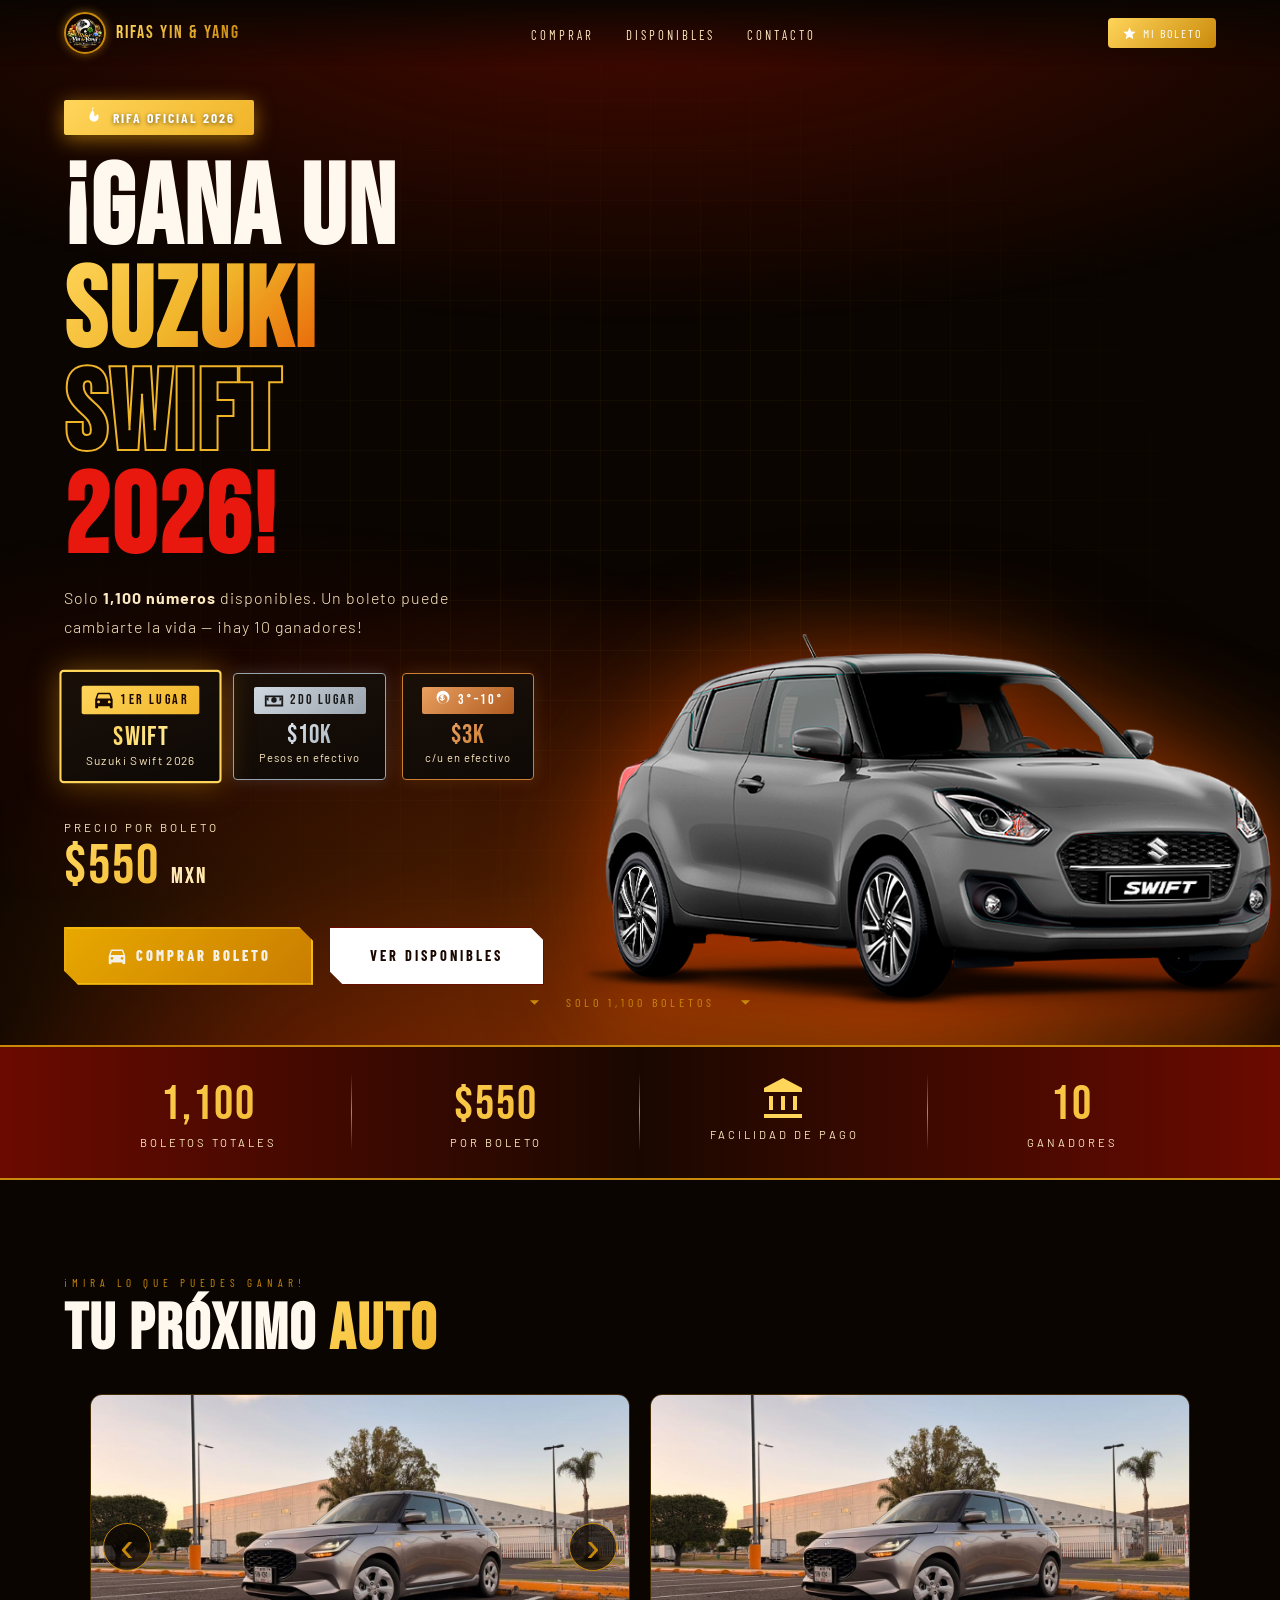
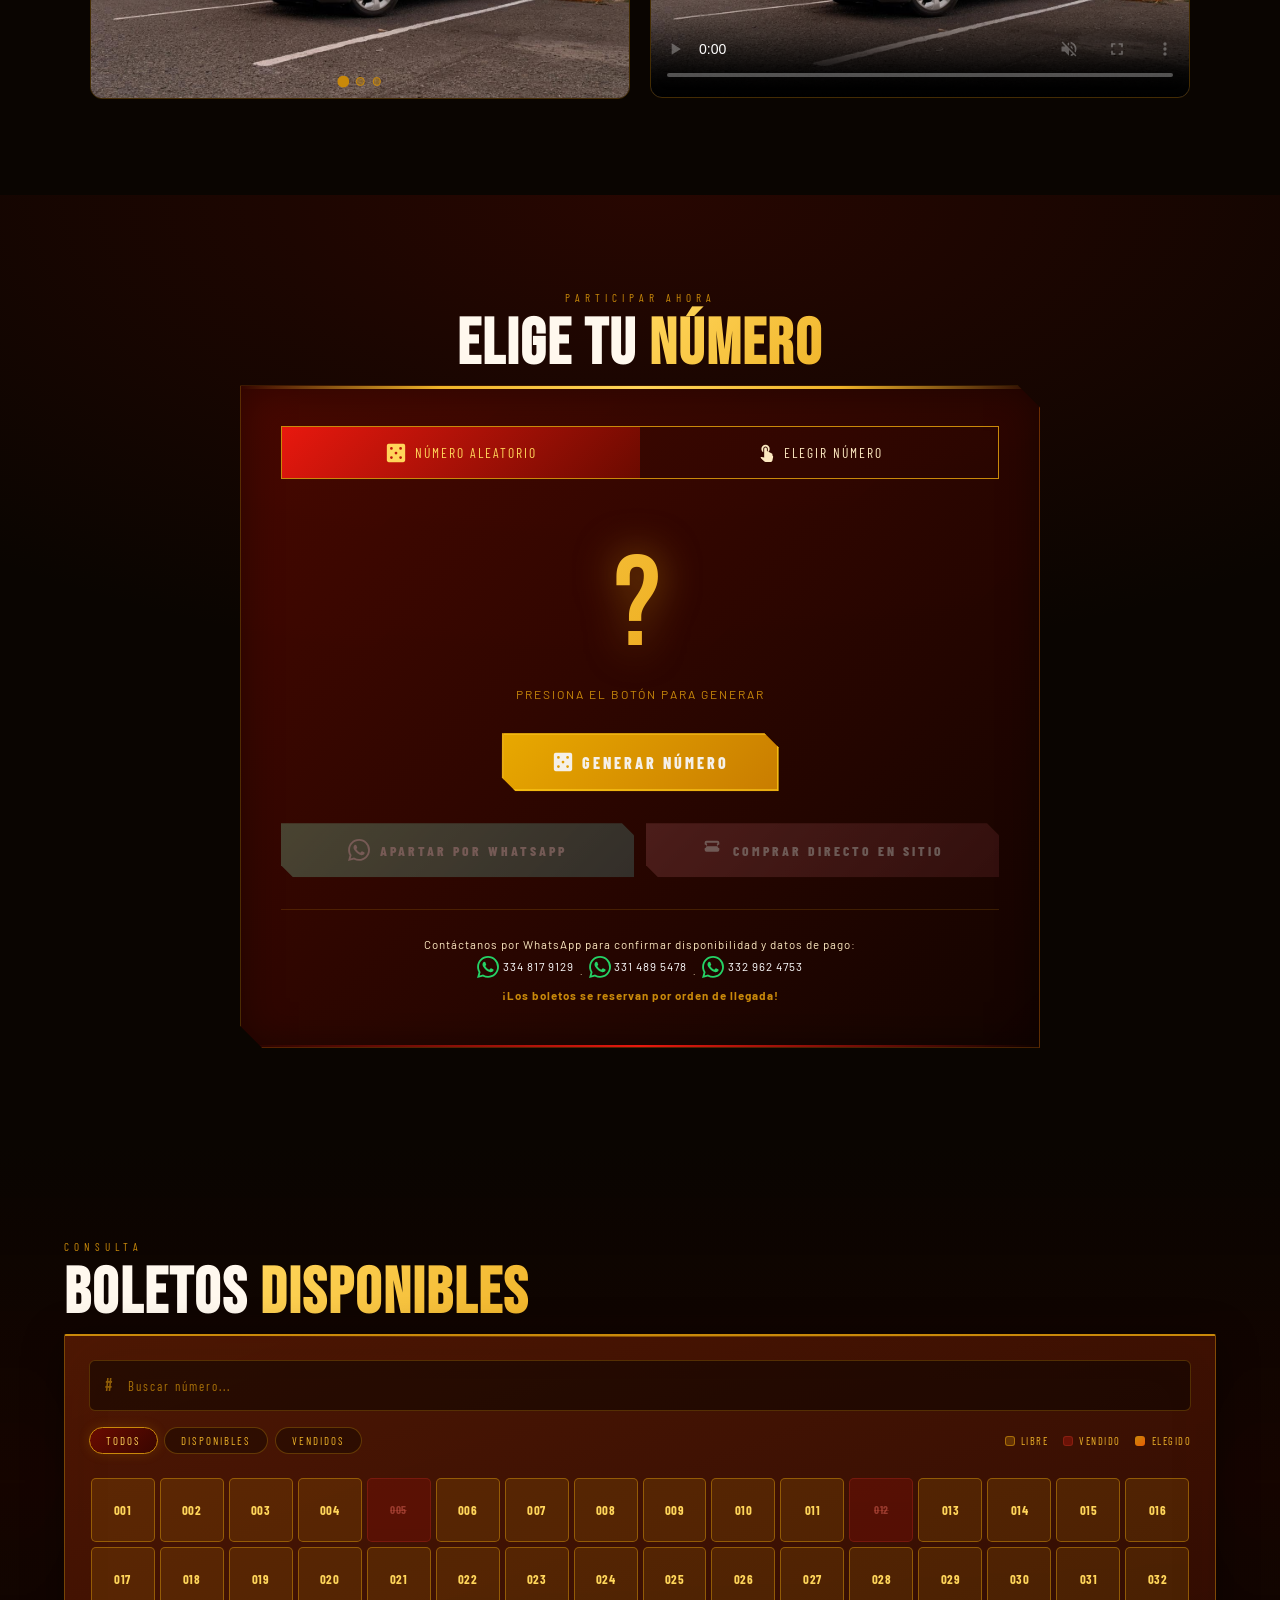
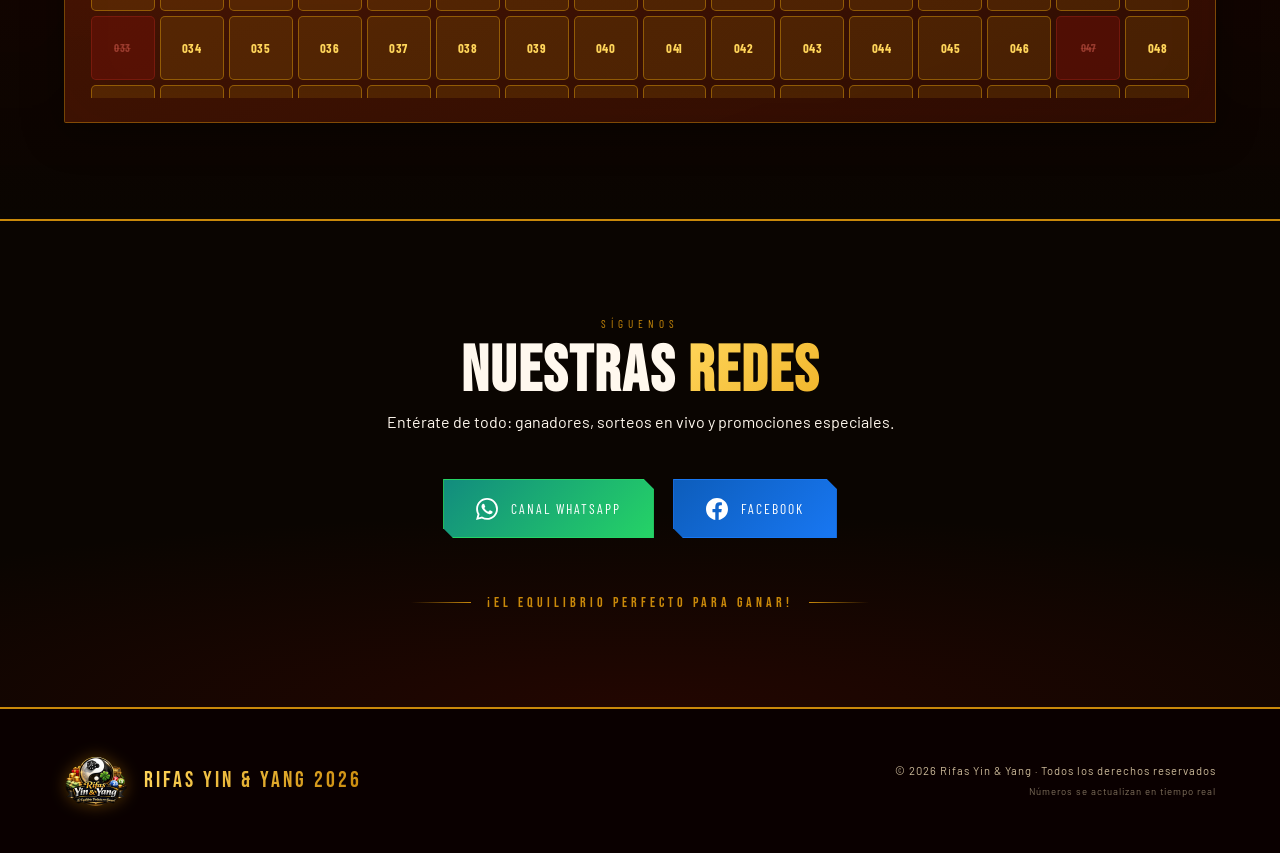
==== commit cb70a6e1: "Initial commit" ====
--- a/index.html
+++ b/index.html
@@ -191,6 +191,7 @@
 
       <div class="ticket-actions">
         <a class="btn-wa" id="wa-btn" href="#" target="_blank" rel="noopener noreferrer"><!-- renderer.js --></a>
+        <button class="btn-buy" id="buy-btn" type="button"><!-- renderer.js --></button>
       </div>
 
       <div class="ticket-note"><!-- renderer.js --></div>
@@ -248,6 +249,83 @@
   <div class="f-text"><!-- renderer.js --></div>
 </footer>
 
+<!-- MODAL COMPRAR DIRECTO -->
+<div class="buy-backdrop" id="buyBackdrop" role="dialog" aria-modal="true" aria-labelledby="buyTitle" hidden>
+  <div class="buy-modal">
+    <button class="buy-close" id="buyClose" aria-label="Cerrar">&times;</button>
+
+    <h3 class="buy-modal-title" id="buyTitle">COMPRAR <span class="g">BOLETO</span></h3>
+
+    <!-- Tarjeta BBVA -->
+    <div class="bbva-card">
+      <div class="bbva-card-top">
+        <span class="bbva-bank">BBVA</span>
+        <div class="bbva-chip"></div>
+      </div>
+      <div class="bbva-card-body">
+        <div class="bbva-field">
+          <span class="bbva-lbl">Número de cuenta</span>
+          <div class="bbva-val-wrap">
+            <span class="bbva-val" id="bbvaCuenta"><!-- renderer.js --></span>
+            <button class="bbva-copy" type="button" data-copy="bbvaCuenta">Copiar</button>
+          </div>
+        </div>
+        <div class="bbva-field">
+          <span class="bbva-lbl">Titular</span>
+          <div class="bbva-val-wrap">
+            <span class="bbva-val bbva-val--name" id="bbvaHolder"><!-- renderer.js --></span>
+            <button class="bbva-copy" type="button" data-copy="bbvaHolder">Copiar</button>
+          </div>
+        </div>
+      </div>
+      <div class="bbva-card-footer">
+        <svg viewBox="0 0 20 20" fill="currentColor" width="14" height="14" aria-hidden="true" style="flex-shrink:0"><path d="M10 2a8 8 0 100 16A8 8 0 0010 2zm1 11H9v-2h2v2zm0-4H9V5h2v4z"/></svg>
+        <span>Transfiere exactamente <strong>$550 MXN</strong> y sube el comprobante</span>
+      </div>
+    </div>
+
+    <!-- Formulario de registro -->
+    <form class="buy-form" id="buyForm" novalidate>
+      <div class="buy-field">
+        <label class="buy-label" for="buyName">Nombre completo *</label>
+        <input type="text" id="buyName" class="buy-input" placeholder="Tu nombre completo" autocomplete="name" required>
+      </div>
+      <div class="buy-field">
+        <label class="buy-label" for="buyPhone">Teléfono *</label>
+        <input type="tel" id="buyPhone" class="buy-input" placeholder="3310000000" maxlength="10" inputmode="tel" required>
+      </div>
+      <div class="buy-field">
+        <label class="buy-label" for="buyTicket">No. boleto *</label>
+        <input type="number" id="buyTicket" class="buy-input" placeholder="001 – 1100" min="1" max="1100" inputmode="numeric" required>
+      </div>
+      <div class="buy-field">
+        <label class="buy-label">Comprobante de transferencia *</label>
+        <label class="buy-upload" for="buyCaptura">
+          <svg viewBox="0 0 24 24" fill="currentColor" width="26" height="26" aria-hidden="true">
+            <path d="M14 2H6c-1.1 0-2 .9-2 2v16c0 1.1.9 2 2 2h12c1.1 0 2-.9 2-2V8l-6-6zm-1 7V3.5L18.5 9H13zm-2 7l-3-3h2v-4h2v4h2l-3 3z"/>
+          </svg>
+          <span id="buyCapturaName">Toca para subir captura o PDF</span>
+        </label>
+        <input type="file" id="buyCaptura" accept="image/*,.pdf" class="buy-file-input" aria-label="Seleccionar comprobante de transferencia">
+      </div>
+      <div class="buy-error" id="buyError" role="alert" aria-live="polite" hidden></div>
+      <div class="buy-success" id="buySuccess" role="status" aria-live="polite" hidden></div>
+      <button class="buy-submit-btn" id="buySubmit" type="submit">
+        <svg viewBox="0 0 24 24" fill="currentColor" width="16" height="16" aria-hidden="true">
+          <path d="M2.01 21L23 12 2.01 3 2 10l15 2-15 2z"/>
+        </svg>
+        Registrar pago
+      </button>
+    </form>
+
+    <!-- Separador Mercado Pago -->
+    <div class="buy-divider"><span>o paga en línea con</span></div>
+    <a class="btn-mp" id="mpBtn" href="#" target="_blank" rel="noopener noreferrer">
+      <img src="https://upload.wikimedia.org/wikipedia/commons/thumb/9/98/Mercado_Pago.svg/3840px-Mercado_Pago.svg.png" alt="Mercado Pago" class="mp-logo" height="22">
+    </a>
+  </div>
+</div>
+
 <script type="module" src="js/main.js"></script>
 </body>
 </html>
--- a/css/main.css
+++ b/css/main.css
@@ -31,3 +31,4 @@
 @import './components/social.css'      layer(components);
 @import './components/slider.css'      layer(components);
 @import './components/footer.css'      layer(components);
+@import './components/buy-modal.css'   layer(components);
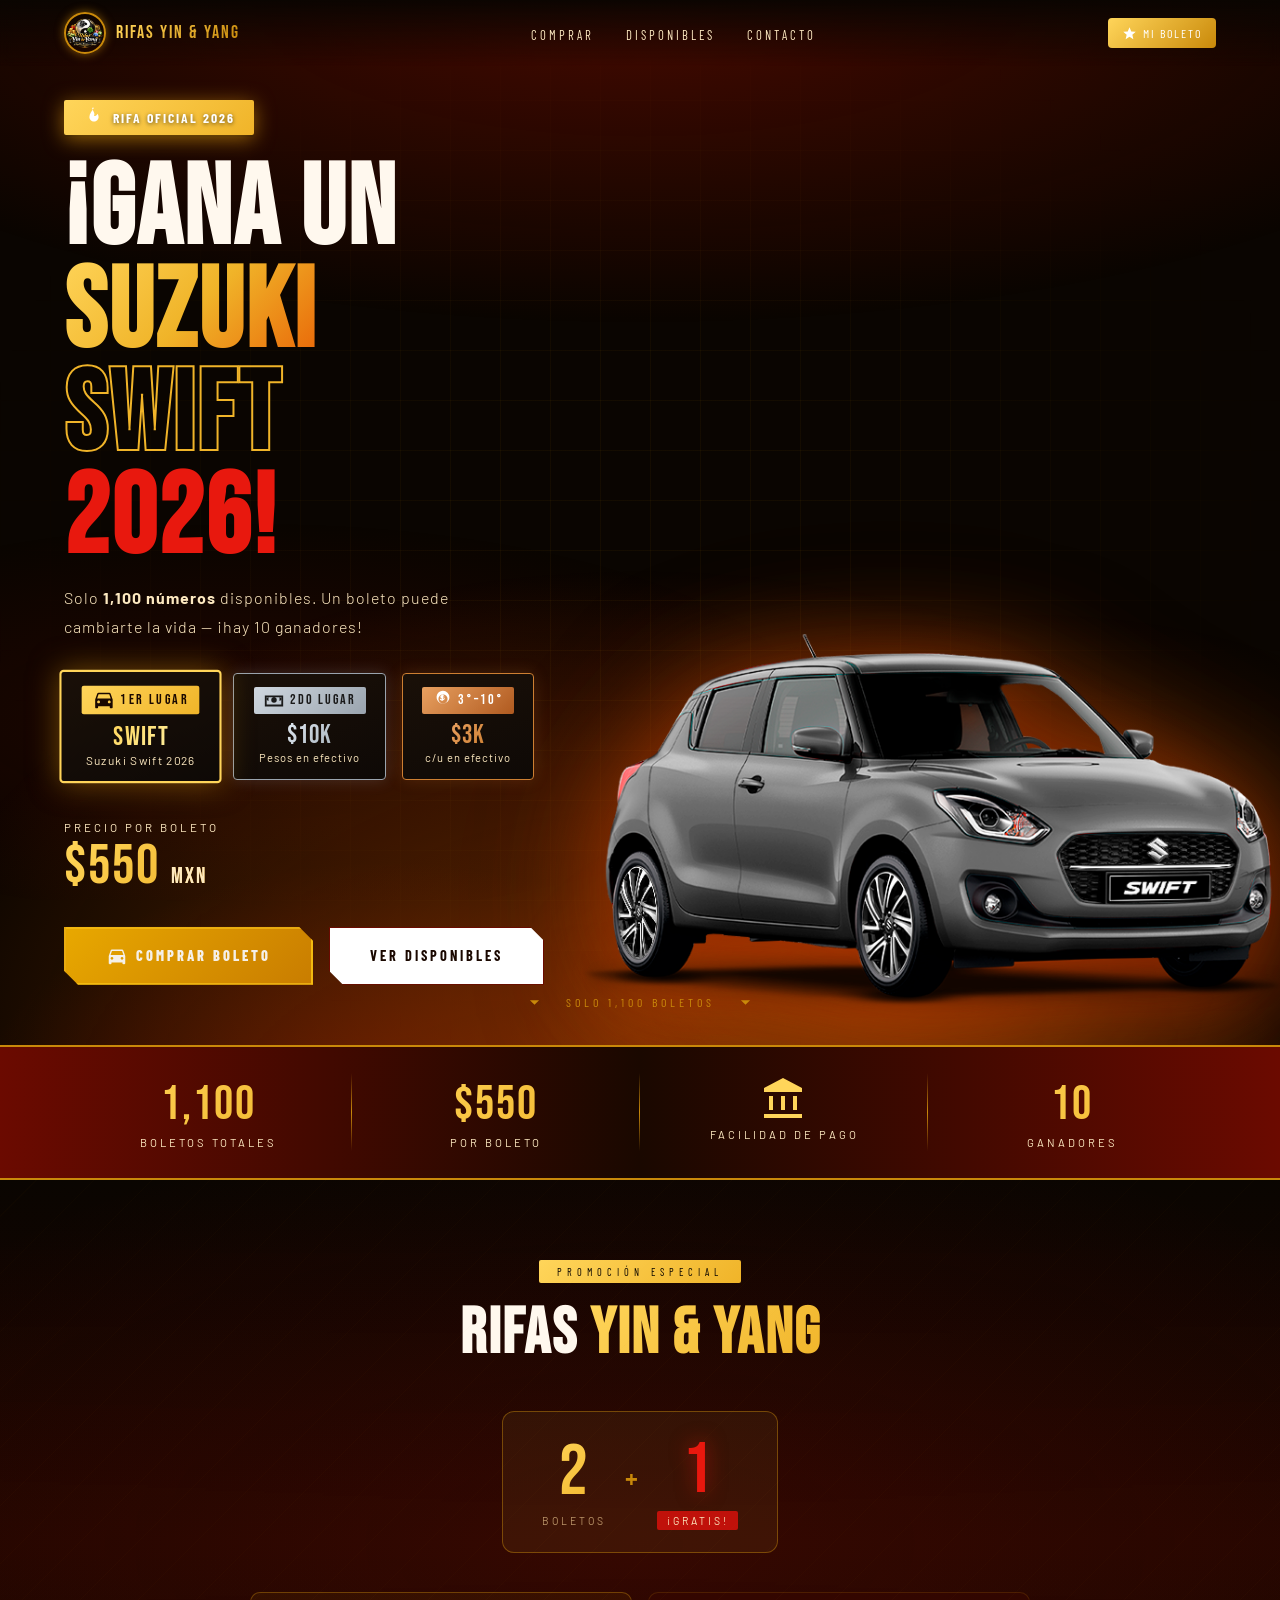
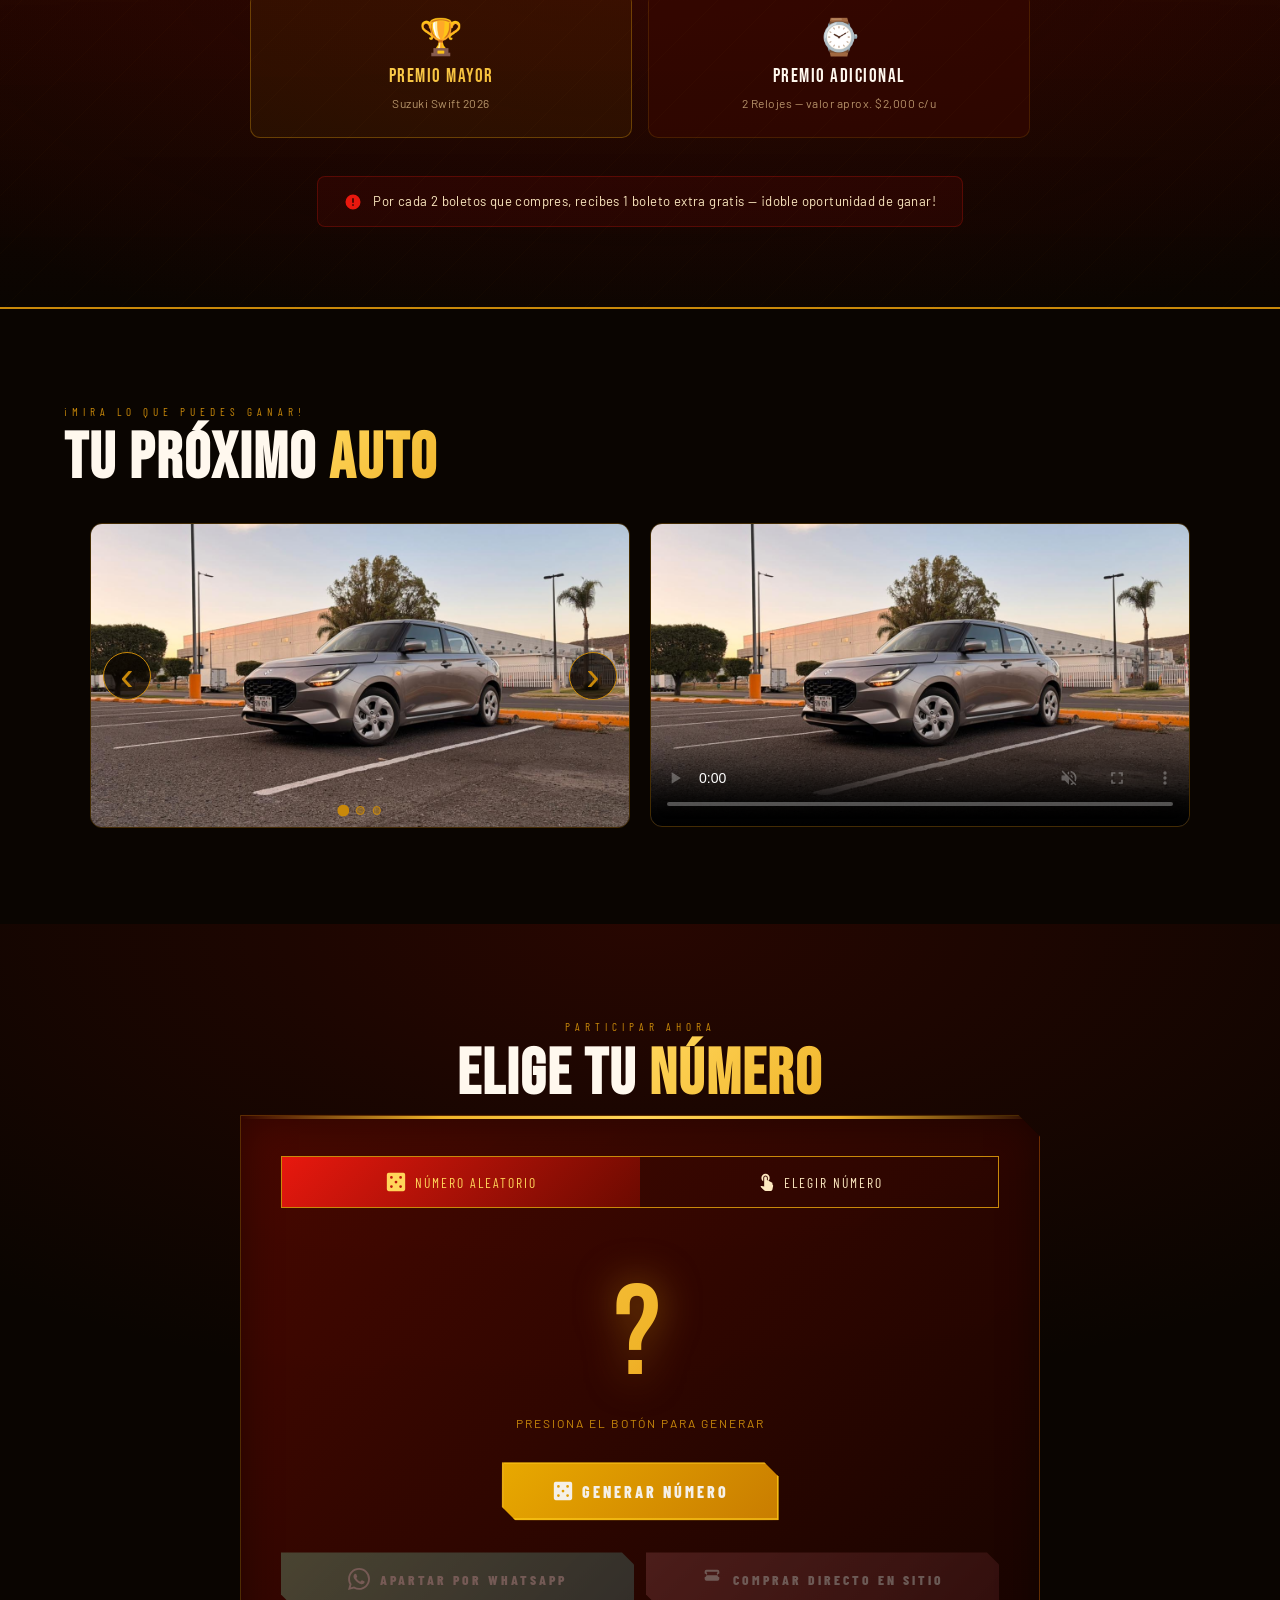
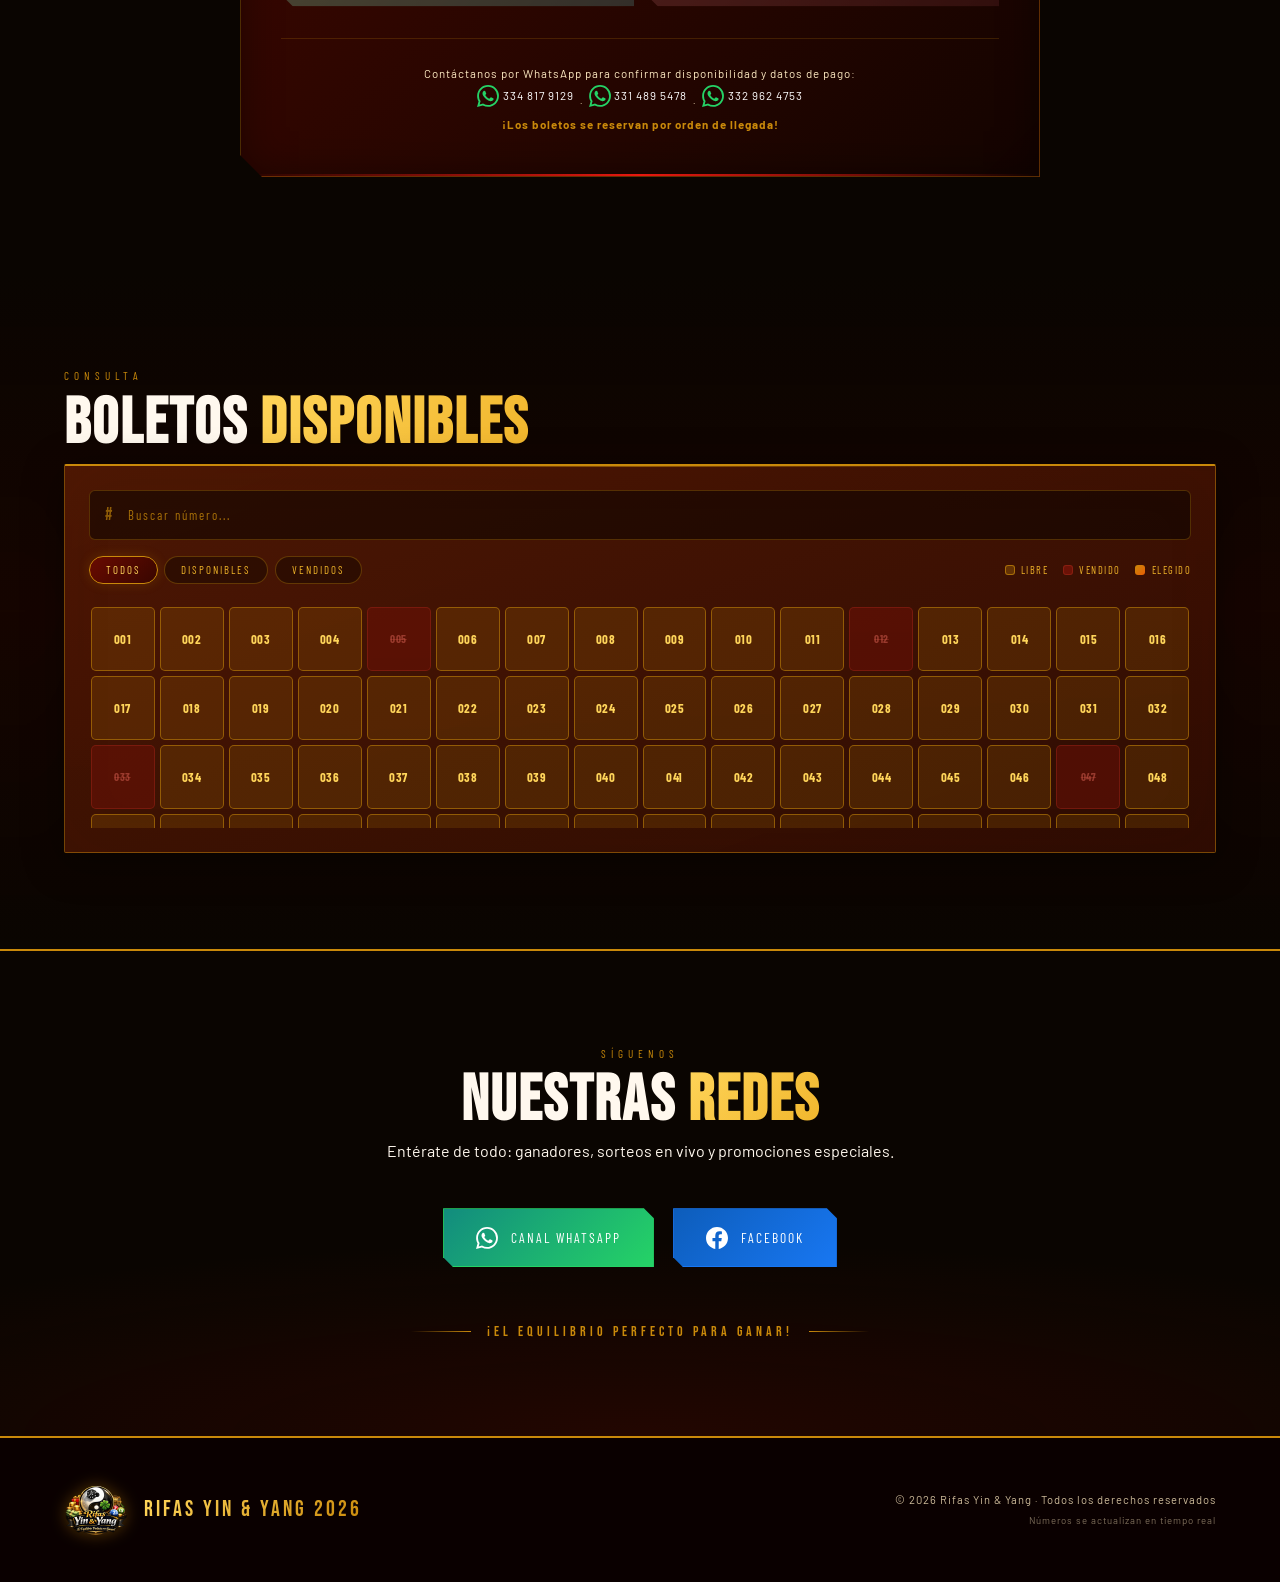
==== commit e11f9ebd: "Nueva info" ====
--- a/index.html
+++ b/index.html
@@ -122,6 +122,45 @@
   </div>
   <div class="stat"><span class="stat-n">10</span><span class="stat-l">Ganadores</span></div>
 </div>
+
+<!-- PROMOCIÓN ESPECIAL -->
+<section class="promo-section" id="promocion" aria-labelledby="promoTitle">
+  <span class="promo-tag">Promoción Especial</span>
+  <h2 class="promo-title" id="promoTitle">RIFAS <span class="g">YIN &amp; YANG</span></h2>
+
+  <!-- Oferta 2×1 -->
+  <div class="promo-deal" role="img" aria-label="Compra 2 boletos y recibe 1 gratis">
+    <div class="promo-deal-unit">
+      <span class="promo-deal-num">2</span>
+      <span class="promo-deal-label">Boletos</span>
+    </div>
+    <span class="promo-deal-arrow" aria-hidden="true">+</span>
+    <div class="promo-deal-free">
+      <span class="promo-deal-free-num">1</span>
+      <span class="promo-deal-free-label">¡GRATIS!</span>
+    </div>
+  </div>
+
+  <!-- Premios -->
+  <div class="promo-prizes">
+    <div class="promo-prize-card promo-prize-card--major">
+      <span class="promo-prize-icon" aria-hidden="true">🏆</span>
+      <span class="promo-prize-name">Premio Mayor</span>
+      <span class="promo-prize-desc">Suzuki Swift 2026</span>
+    </div>
+    <div class="promo-prize-card">
+      <span class="promo-prize-icon" aria-hidden="true">⌚</span>
+      <span class="promo-prize-name">Premio Adicional</span>
+      <span class="promo-prize-desc">2 Relojes — valor aprox. $2,000 c/u</span>
+    </div>
+  </div>
+
+  <!-- Mecánica -->
+  <p class="promo-mechanic">
+    <svg viewBox="0 0 24 24" fill="currentColor" width="18" height="18" aria-hidden="true"><path d="M12 2a10 10 0 100 20A10 10 0 0012 2zm1 15h-2v-2h2v2zm0-4h-2V7h2v6z"/></svg>
+    Por cada 2 boletos que compres, recibes 1 boleto extra gratis — ¡doble oportunidad de ganar!
+  </p>
+</section>
 
 <!-- GALERÍA -->
 <!-- GALERÍA + VIDEO -->
@@ -256,15 +295,15 @@
 
     <h3 class="buy-modal-title" id="buyTitle">COMPRAR <span class="g">BOLETO</span></h3>
 
-    <!-- Tarjeta BBVA -->
+    <!-- Tarjeta Nu -->
     <div class="bbva-card">
       <div class="bbva-card-top">
-        <span class="bbva-bank">BBVA</span>
+        <span class="bbva-bank">nu</span>
         <div class="bbva-chip"></div>
       </div>
       <div class="bbva-card-body">
         <div class="bbva-field">
-          <span class="bbva-lbl">Número de cuenta</span>
+          <span class="bbva-lbl">Cuenta CLABE</span>
           <div class="bbva-val-wrap">
             <span class="bbva-val" id="bbvaCuenta"><!-- renderer.js --></span>
             <button class="bbva-copy" type="button" data-copy="bbvaCuenta">Copiar</button>
--- a/css/main.css
+++ b/css/main.css
@@ -25,6 +25,7 @@
 @import './components/nav.css'         layer(components);
 @import './components/hero.css'        layer(components);
 @import './components/stats.css'       layer(components);
+@import './components/promo.css'       layer(components);
 @import './components/buttons.css'     layer(components);
 @import './components/ticket-card.css' layer(components);
 @import './components/ticket-grid.css' layer(components);
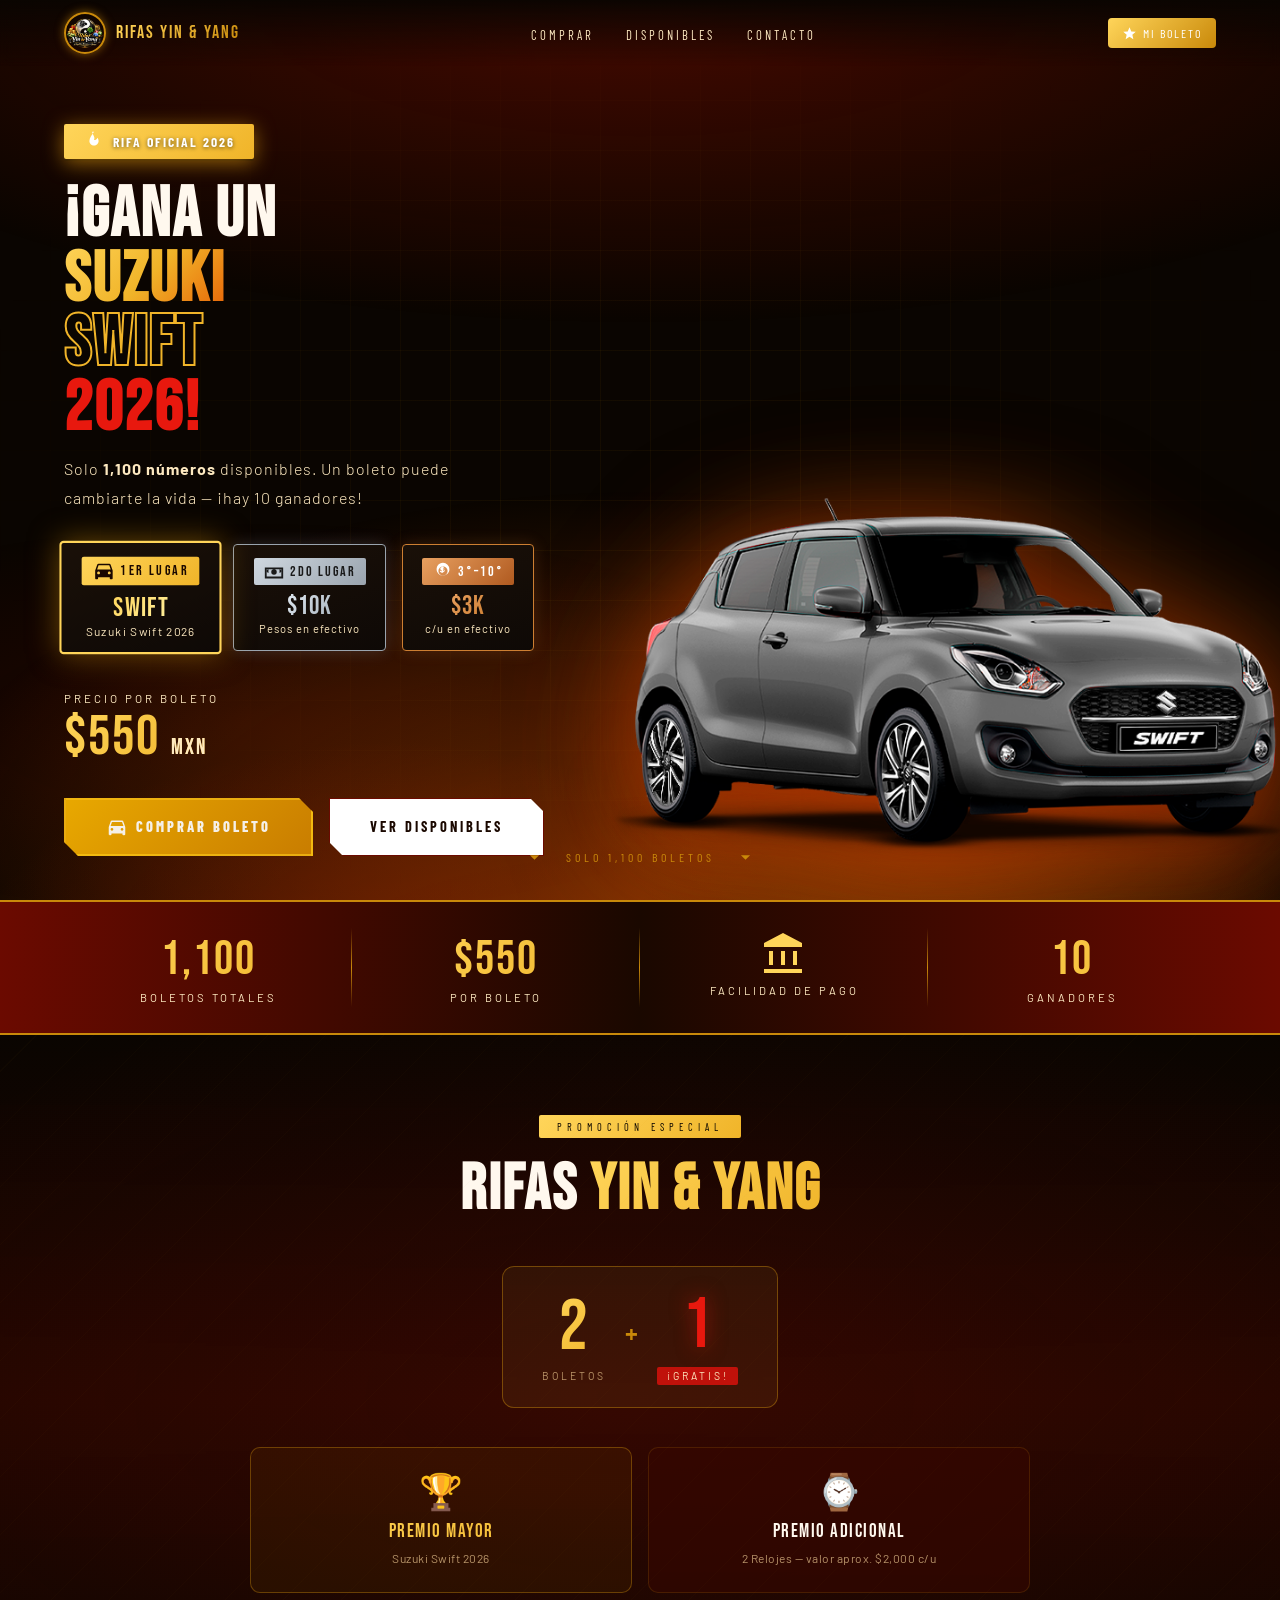
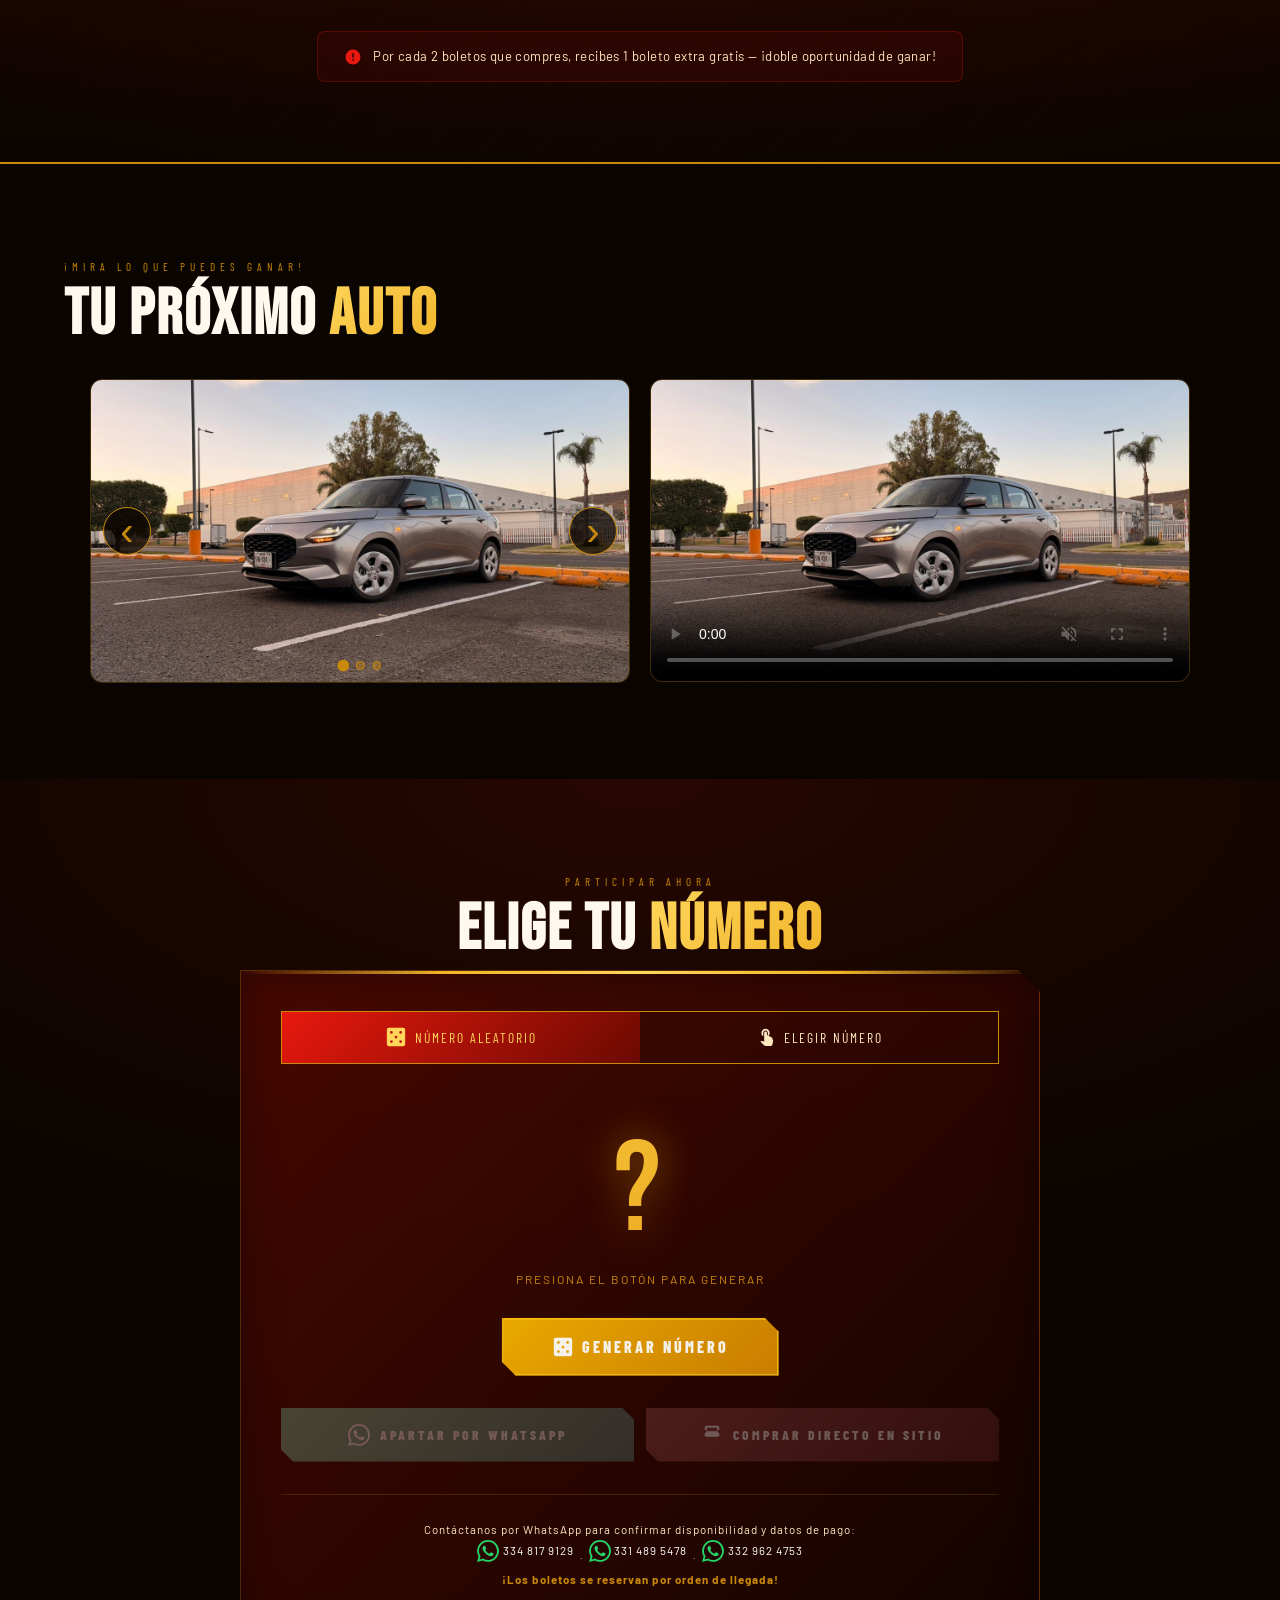
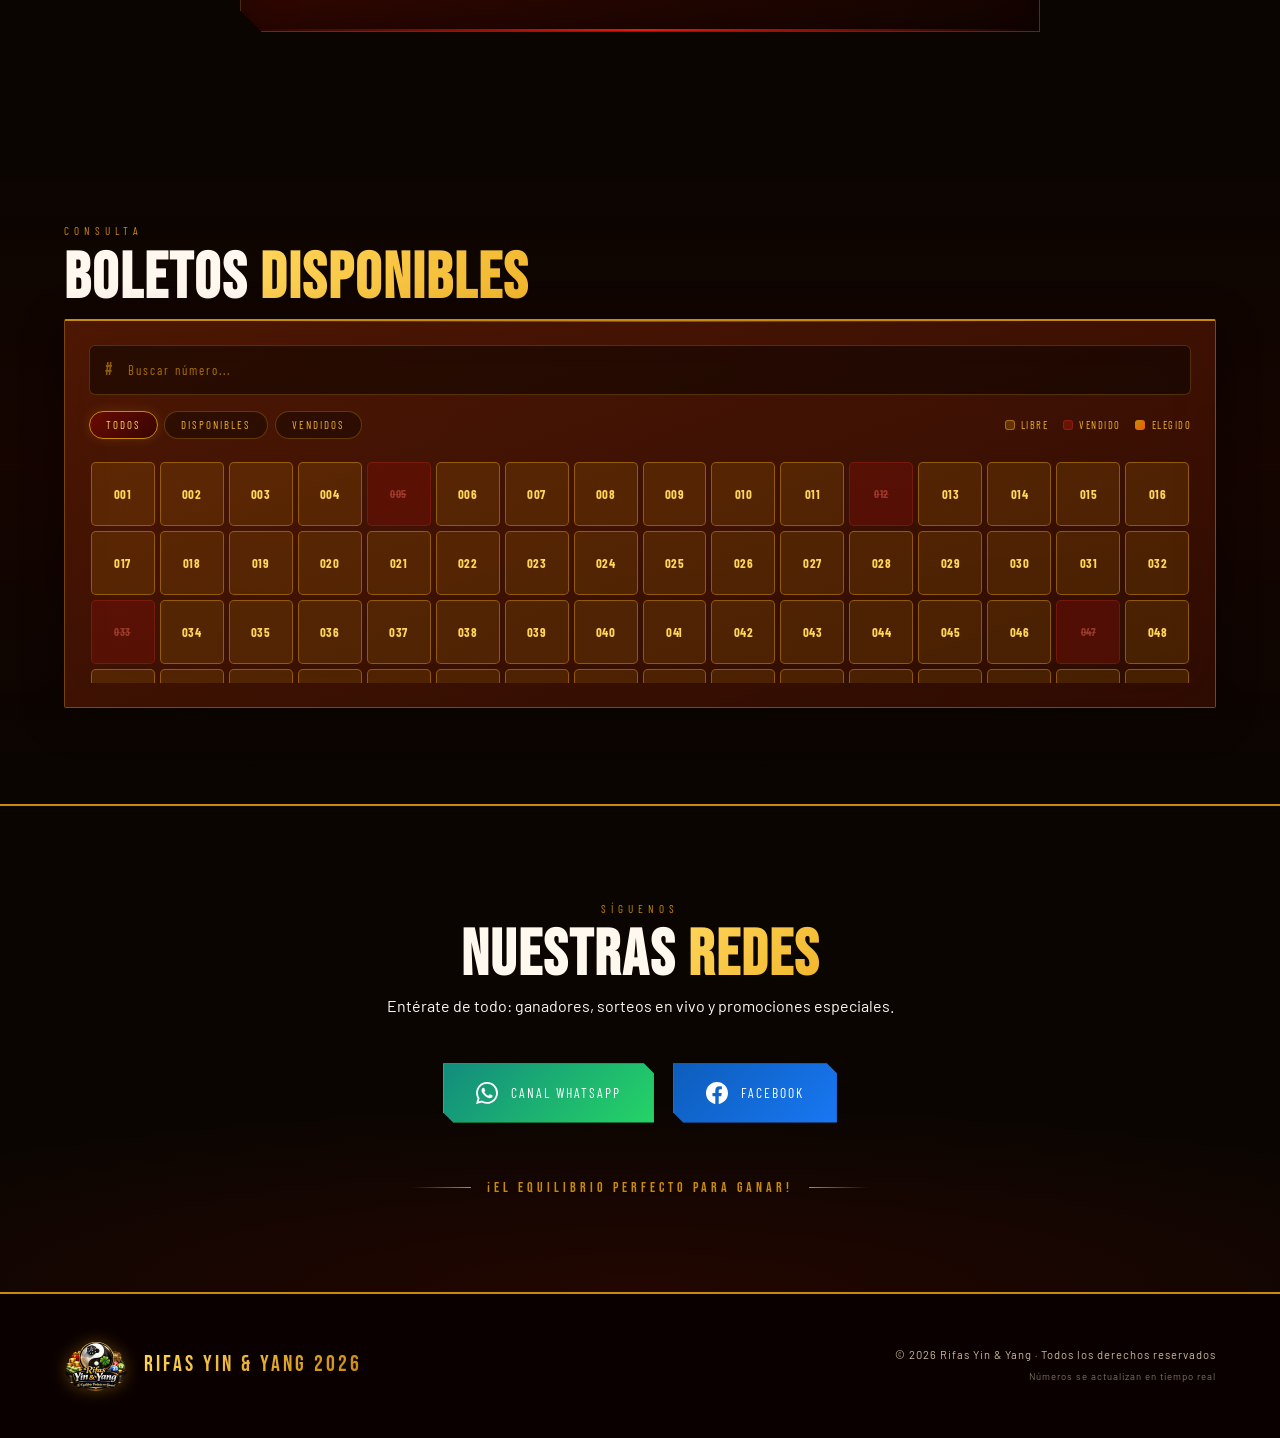
==== commit 34d11bf4: "fix: boleto disponible muestra boton comprar y oculta upload/24h notice" ====
--- a/index.html
+++ b/index.html
@@ -61,6 +61,11 @@
 
       <div class="status-abonos" id="detailAbonos"></div>
 
+      <!-- Botón comprar — solo para boletos Disponibles -->
+      <div id="detailBuyAction" hidden>
+        <a id="detailBuyBtn" href="#comprar" class="btn-fire status-buy-btn">🎟 Comprar este boleto</a>
+      </div>
+
       <div class="status-upload-zone" id="detailUpload" hidden>
         <p class="upload-label">Subir comprobante de pago</p>
         <label class="upload-drop" for="evidenciaInput">
@@ -72,7 +77,7 @@
         <div class="upload-feedback" id="uploadFeedback" role="status" aria-live="polite"></div>
       </div>
 
-      <p class="status-notice-24h">La verificación del pago es manual y se actualiza en un máximo de 24 Hrs</p>
+      <p class="status-notice-24h" id="detailNotice24h">La verificación del pago es manual y se actualiza en un máximo de 24 Hrs</p>
     </div>
 
   </div>
